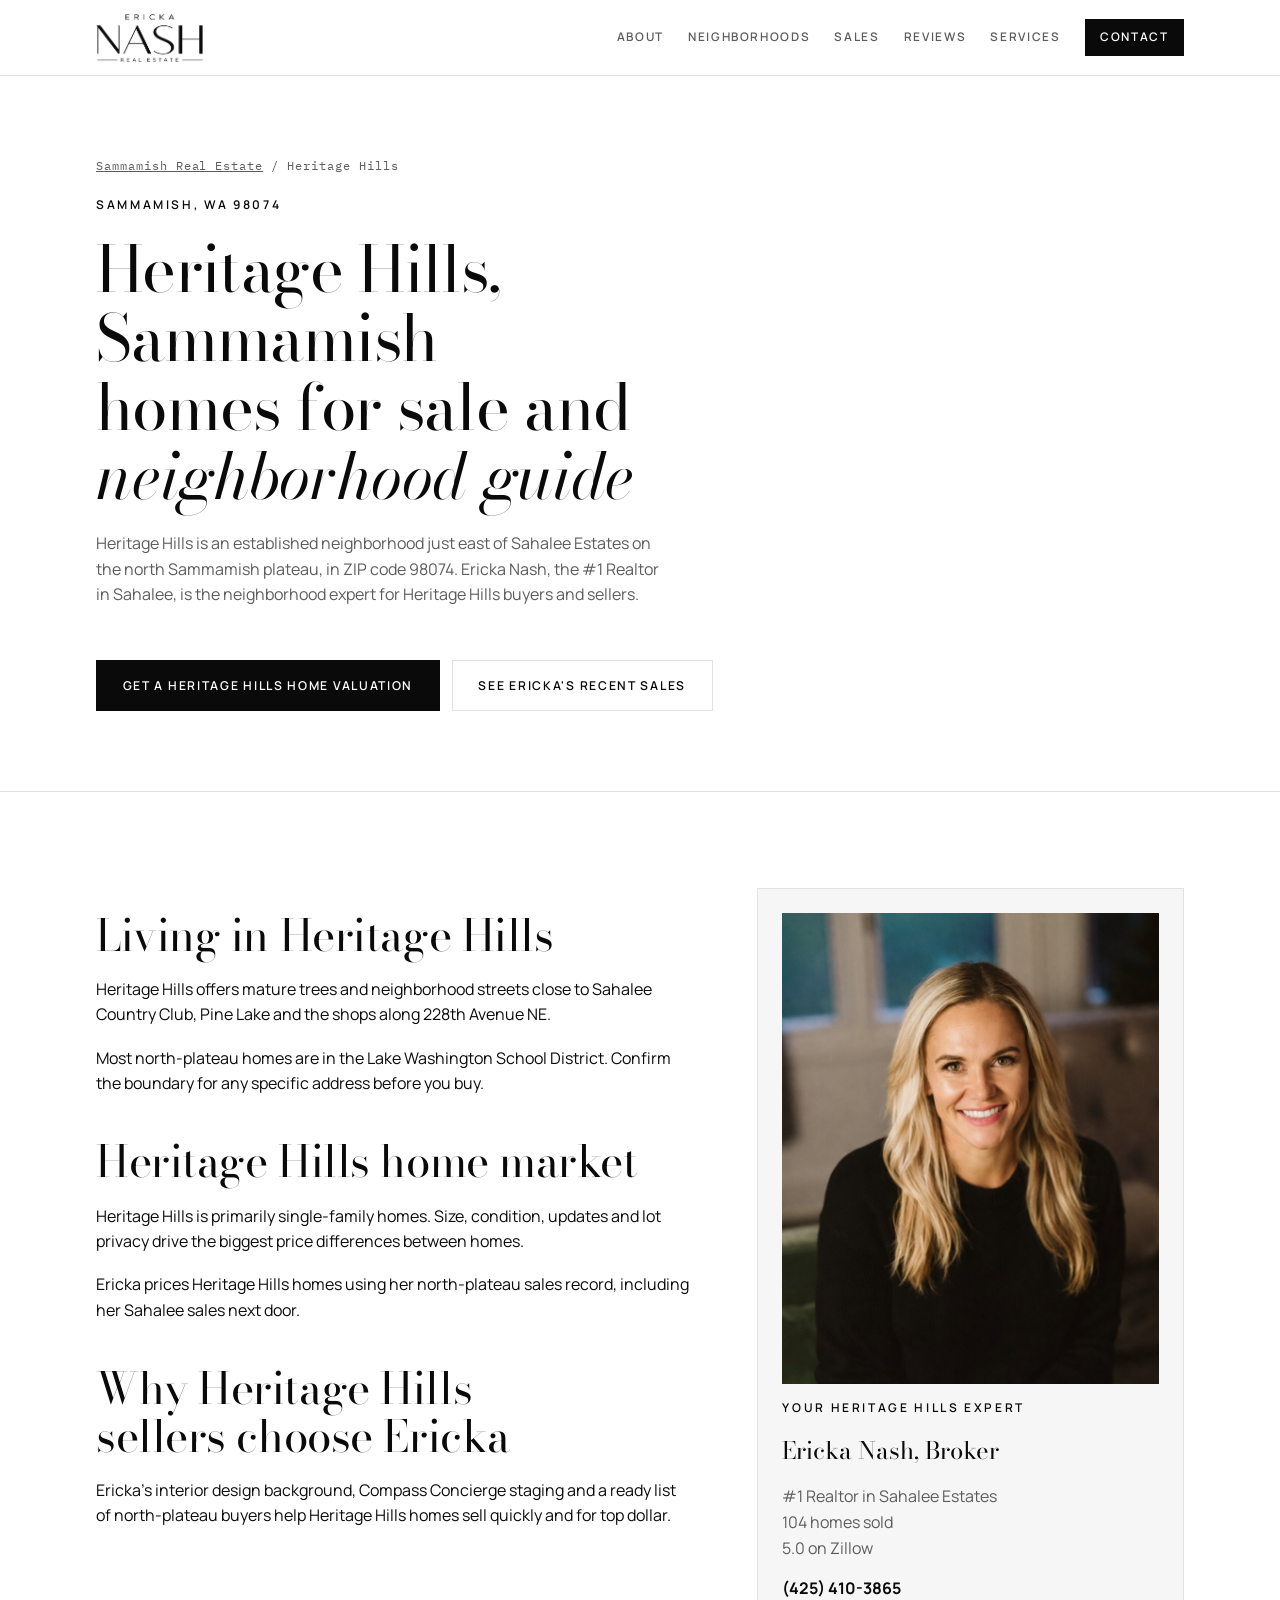
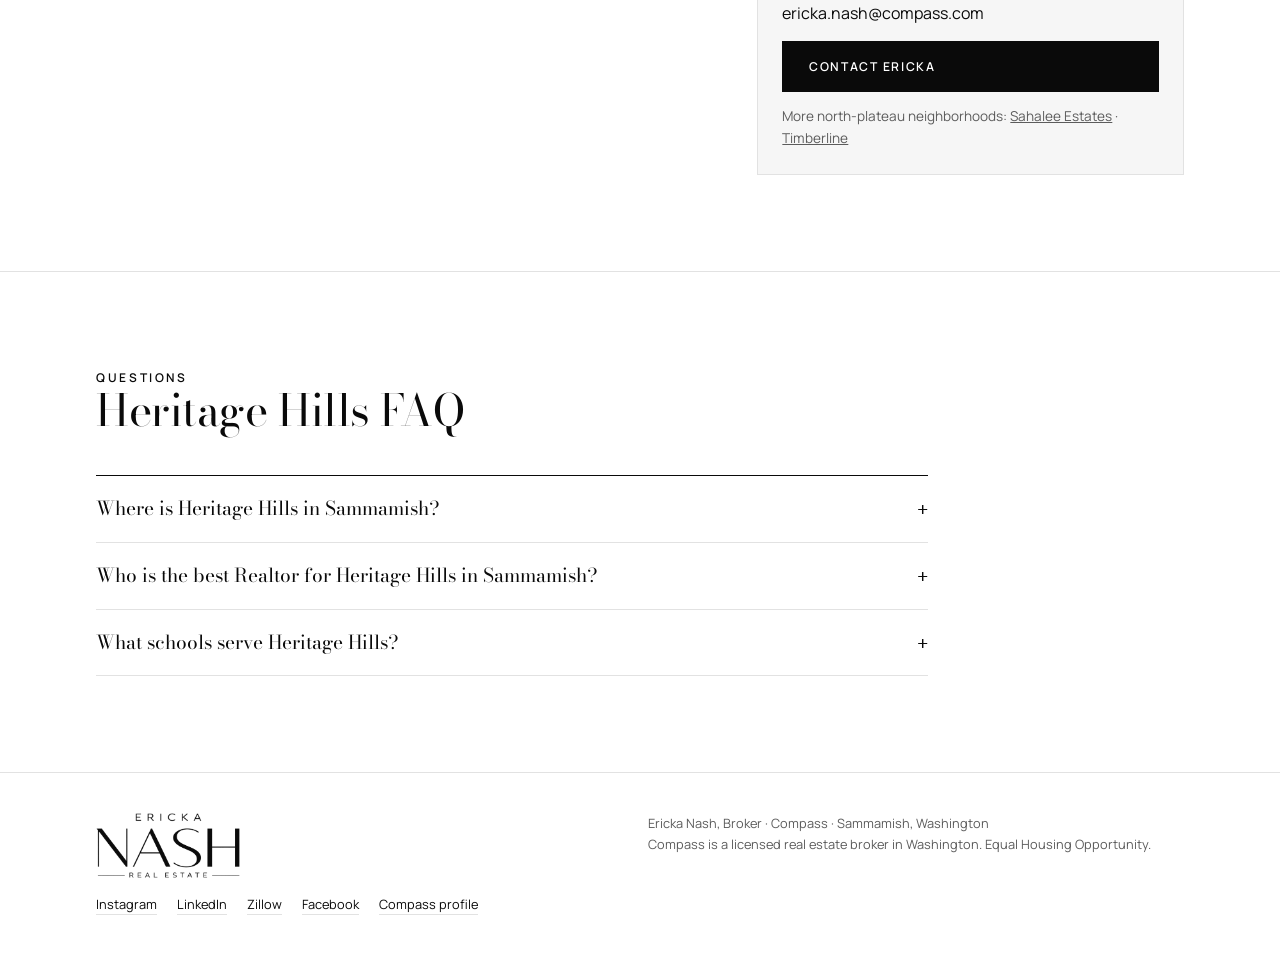
==== heritage-hills/index.html @ 34fd21ed "Hide sales ledger, point Sales link to listings - Collapse/hide the sales ledger now that Recently o" ====
<!doctype html>
<html lang="en">
<head>
<meta charset="utf-8">
<meta name="viewport" content="width=device-width, initial-scale=1, viewport-fit=cover">
<title>Heritage Hills Sammamish Homes for Sale | Neighborhood Guide | Ericka Nash, Realtor</title>
<meta name="description" content="Heritage Hills homes for sale in Sammamish, WA 98074, just east of Sahalee. Neighborhood guide, market insight and home valuations from top Sammamish Realtor Ericka Nash.">
<link rel="canonical" href="https://sellingsammamish.com/heritage-hills/">
<meta name="robots" content="index, follow, max-image-preview:large">
<meta property="og:type" content="article">
<meta property="og:site_name" content="Ericka Nash Real Estate">
<meta property="og:title" content="Heritage Hills Sammamish Homes for Sale | Neighborhood Guide | Ericka Nash, Realtor">
<meta property="og:description" content="Heritage Hills homes for sale in Sammamish, WA 98074, just east of Sahalee. Neighborhood guide, market insight and home valuations from top Sammamish Realtor Ericka Nash.">
<meta property="og:url" content="https://sellingsammamish.com/heritage-hills/">
<meta property="og:image" content="https://sellingsammamish.com/images/share-ericka-nash.jpg">
<meta property="og:image:width" content="1200">
<meta property="og:image:height" content="630">
<meta name="twitter:card" content="summary_large_image">
<link rel="preconnect" href="https://fonts.googleapis.com">
<link rel="preconnect" href="https://fonts.gstatic.com" crossorigin>
<link rel="stylesheet" href="https://fonts.googleapis.com/css2?family=Bodoni+Moda:ital,opsz,wght@0,6..96,400;0,6..96,600;1,6..96,400&family=Manrope:wght@400;500;600;700&family=IBM+Plex+Mono:wght@400;500&display=swap">
<link rel="stylesheet" href="/styles.css">
<script type="application/ld+json">
{
 "@context": "https://schema.org",
 "@type": "BreadcrumbList",
 "itemListElement": [
  {
   "@type": "ListItem",
   "position": 1,
   "name": "Sammamish Real Estate",
   "item": "https://sellingsammamish.com/"
  },
  {
   "@type": "ListItem",
   "position": 2,
   "name": "Heritage Hills",
   "item": "https://sellingsammamish.com/heritage-hills/"
  }
 ]
}
</script>
<script type="application/ld+json">
{
 "@context": "https://schema.org",
 "@type": "WebPage",
 "name": "Heritage Hills Sammamish Homes for Sale | Neighborhood Guide | Ericka Nash, Realtor",
 "url": "https://sellingsammamish.com/heritage-hills/",
 "about": {
  "@type": "Place",
  "name": "Heritage Hills, Sammamish, WA",
  "address": {
   "@type": "PostalAddress",
   "addressLocality": "Sammamish",
   "addressRegion": "WA",
   "postalCode": "98074",
   "addressCountry": "US"
  }
 },
 "author": {
  "@id": "https://sellingsammamish.com/#ericka"
 }
}
</script>
<script type="application/ld+json">
{
 "@context": "https://schema.org",
 "@type": "FAQPage",
 "mainEntity": [
  {
   "@type": "Question",
   "name": "Where is Heritage Hills in Sammamish?",
   "acceptedAnswer": {
    "@type": "Answer",
    "text": "Heritage Hills is on the north Sammamish plateau in ZIP code 98074, just east of Sahalee Estates."
   }
  },
  {
   "@type": "Question",
   "name": "Who is the best Realtor for Heritage Hills in Sammamish?",
   "acceptedAnswer": {
    "@type": "Answer",
    "text": "Ericka Nash of Compass is the #1 Realtor in neighboring Sahalee Estates, with 104 homes sold and a 5.0 Zillow rating."
   }
  },
  {
   "@type": "Question",
   "name": "What schools serve Heritage Hills?",
   "acceptedAnswer": {
    "@type": "Answer",
    "text": "Most north-plateau homes are in the Lake Washington School District. Confirm the boundary for a specific address with the district."
   }
  }
 ]
}
</script>
</head>
<body>
<header class="site-head">
  <div class="wrap">
    <a class="mark mark-logo" href="/" aria-label="Ericka Nash Real Estate, home"><img src="/images/logo-black.png" width="900" height="403" alt="Ericka Nash Real Estate"></a>
    <button class="menu-btn" type="button" aria-expanded="false" aria-controls="menu-panel" aria-label="Menu"><span></span><span></span><span></span></button>
    <nav class="nav" aria-label="Primary">
      <a href="/#about">About</a>
      <a href="/#neighborhoods">Neighborhoods</a>
      <a href="/#listings">Sales</a>
      <a href="/#testimonials">Reviews</a>
      <a href="/#services">Services</a>
      <a class="cta-link" href="/#contact">Contact</a>
    </nav>
  </div>
  <nav class="menu-panel" id="menu-panel" aria-label="Menu" hidden>
    <a href="/#about">About</a>
    <a href="/#neighborhoods">Neighborhoods</a>
    <a href="/#listings">Sales</a>
    <a href="/#testimonials">Reviews</a>
    <a href="/#services">Services</a>
  </nav>
</header>

<main>
  <section class="page-hero">
    <div class="wrap">
      <nav class="crumbs" aria-label="Breadcrumb"><a href="/">Sammamish Real Estate</a> / Heritage Hills</nav>
      <p class="eyebrow">Sammamish, WA 98074</p>
      <h1>Heritage Hills, Sammamish homes for sale and <em>neighborhood guide</em></h1>
      <p class="lede">Heritage Hills is an established neighborhood just east of Sahalee Estates on the north Sammamish plateau, in ZIP code 98074. Ericka Nash, the #1 Realtor in Sahalee, is the neighborhood expert for Heritage Hills buyers and sellers.</p>
      <div class="actions">
        <a class="btn btn-solid" href="/#contact">Get a Heritage Hills home valuation</a>
        <a class="btn btn-ghost" href="/#listings">See Ericka's recent sales</a>
      </div>
    </div>
  </section>

  <section class="block" style="border-top:1px solid var(--line)">
    <div class="wrap two-col">
      <div class="prose">
          <h2>Living in Heritage Hills</h2>
          <p>Heritage Hills offers mature trees and neighborhood streets close to Sahalee Country Club, Pine Lake and the shops along 228th Avenue NE.</p>
          <p>Most north-plateau homes are in the Lake Washington School District. Confirm the boundary for any specific address before you buy.</p>
          <h2>Heritage Hills home market</h2>
          <p>Heritage Hills is primarily single-family homes. Size, condition, updates and lot privacy drive the biggest price differences between homes.</p>
          <p>Ericka prices Heritage Hills homes using her north-plateau sales record, including her Sahalee sales next door.</p>
          <h2>Why Heritage Hills sellers choose Ericka</h2>
          <p>Ericka's interior design background, Compass Concierge staging and a ready list of north-plateau buyers help Heritage Hills homes sell quickly and for top dollar.</p>
      </div>
      <aside class="aside-card">
        <img class="aside-photo" src="/images/ericka-nash.jpg" width="800" height="1000" alt="Ericka Nash, Sammamish Realtor" loading="lazy">
        <p class="eyebrow">Your Heritage Hills expert</p>
        <p class="value">Ericka Nash, Broker</p>
        <p class="lede">#1 Realtor in Sahalee Estates<br>104 homes sold<br>5.0 on Zillow</p>
        <p><strong>(425) 410-3865</strong><br>ericka.nash@compass.com</p>
        <a class="btn btn-solid" href="/#contact">Contact Ericka</a>
        <p class="lede" style="font-size:.85rem">More north-plateau neighborhoods: <a href="/sahalee-estates/">Sahalee Estates</a> · <a href="/timberline/">Timberline</a></p>
      </aside>
    </div>
  </section>

  <section class="block">
    <div class="wrap">
      <div class="head-row"><div><p class="eyebrow">Questions</p><h2>Heritage Hills FAQ</h2></div></div>
      <div class="faq">
        <details class="faq-item"><summary>Where is Heritage Hills in Sammamish?</summary><p>Heritage Hills is on the north Sammamish plateau in ZIP code 98074, just east of Sahalee Estates.</p></details>
        <details class="faq-item"><summary>Who is the best Realtor for Heritage Hills in Sammamish?</summary><p>Ericka Nash of Compass is the #1 Realtor in neighboring Sahalee Estates, with 104 homes sold and a 5.0 Zillow rating.</p></details>
        <details class="faq-item"><summary>What schools serve Heritage Hills?</summary><p>Most north-plateau homes are in the Lake Washington School District. Confirm the boundary for a specific address with the district.</p></details>
      </div>
    </div>
  </section>
</main>

<footer>
  <div class="wrap">
    <img class="foot-logo" src="/images/logo-black.png" width="900" height="403" alt="Ericka Nash Real Estate" loading="lazy">
    <div>
      <p>Ericka Nash, Broker · Compass · Sammamish, Washington</p>
      <p>Compass is a licensed real estate broker in Washington. Equal Housing Opportunity.</p>
    </div>
    <div class="socials">
      <a href="https://www.instagram.com/ericka.nash.real.estate/" target="_blank" rel="noopener">Instagram</a>
      <a href="https://www.linkedin.com/in/erickanash/" target="_blank" rel="noopener">LinkedIn</a>
      <a href="https://www.zillow.com/profile/erickanash" target="_blank" rel="noopener">Zillow</a>
      <a href="https://www.facebook.com/share/1QBZ1ibz4Q/" target="_blank" rel="noopener">Facebook</a>
      <a href="https://www.compass.com/agents/ericka-nash/" target="_blank" rel="noopener">Compass profile</a>
    </div>
  </div>
</footer>
<script>
(() => {
  const btn = document.querySelector(".menu-btn"), panel = document.getElementById("menu-panel");
  const set = open => { btn.setAttribute("aria-expanded", open); panel.hidden = !open; };
  btn.addEventListener("click", () => set(panel.hidden));
  panel.querySelectorAll("a").forEach(a => a.addEventListener("click", () => set(false)));
  addEventListener("keydown", e => { if (e.key === "Escape") set(false); });
})();
</script>
</body>
</html>
---- styles.css ----
/* Layout: a black-and-white Compass-style estate page. White ground, black
   ink and black bands, with gray as the only secondary tone. A topographic
   contour field in the hero stands in for the Sahalee fairways; a sales
   ledger is the page's proof. */
:root {
  --fog: #ffffff;
  --paper: #f6f6f6;
  --ink: #0a0a0a;
  --fir: #0a0a0a;
  --brass: #0a0a0a;
  --mint: #ffffff;
  --muted: #5c5c5c;
  --line: #e2e2e2;
  --contour: rgba(0, 0, 0, .09);
  --on-fir: #ffffff;
  --on-fir-muted: #a6a6a6;
  --flag-bg: #efefef;
  --flag-fg: #333333;

  --display: "Bodoni Moda", "Didot", "Bodoni 72", Georgia, serif;
  --body: "Manrope", "Helvetica Neue", Arial, sans-serif;
  --mono: "IBM Plex Mono", ui-monospace, "SF Mono", Menlo, monospace;

  --step-0: 1rem;
  --step-1: 1.25rem;
  --step-2: 1.75rem;
  --step-3: clamp(2rem, 4vw, 2.75rem);
  --step-4: clamp(2.6rem, 7vw, 5rem);
  --wrap: 72rem;
}
@media (prefers-color-scheme: dark) {
  :root:not([data-theme="light"]) {
    --fog: #0a0a0a; --paper: #161616; --ink: #f2f2f2; --fir: #000000;
    --brass: #f2f2f2; --mint: #ffffff; --muted: #a6a6a6; --line: #2a2a2a;
    --contour: rgba(255, 255, 255, .08); --on-fir: #ffffff; --on-fir-muted: #a6a6a6;
    --flag-bg: #262626; --flag-fg: #dddddd;
    color-scheme: dark;
  }
}
:root[data-theme="dark"] {
  --fog: #0a0a0a; --paper: #161616; --ink: #f2f2f2; --fir: #000000;
  --brass: #f2f2f2; --mint: #ffffff; --muted: #a6a6a6; --line: #2a2a2a;
  --contour: rgba(255, 255, 255, .08); --on-fir: #ffffff; --on-fir-muted: #a6a6a6;
  --flag-bg: #262626; --flag-fg: #dddddd;
  color-scheme: dark;
}
/* On black bands the accent switches to white. */
.creds, .community, .listings-band { --brass: var(--mint); }

* { box-sizing: border-box; }
html { scroll-behavior: smooth; }
@media (prefers-reduced-motion: reduce) { html { scroll-behavior: auto; } *, *::before, *::after { animation: none !important; transition: none !important; } }
html, body { margin: 0; padding: 0; }
img { max-width: 100%; }
[hidden] { display: none !important; }
body {
  background: var(--fog); color: var(--ink);
  font-family: var(--body); font-size: var(--step-0); line-height: 1.6;
  -webkit-font-smoothing: antialiased;
}
a { color: inherit; }
:focus-visible { outline: 2px solid var(--brass); outline-offset: 3px; }

.wrap {
  max-width: var(--wrap); margin-inline: auto;
  padding-left: max(16px, env(safe-area-inset-left, 0px));
  padding-right: max(16px, env(safe-area-inset-right, 0px));
}
@media (min-width: 48rem) { .wrap { padding-left: max(32px, env(safe-area-inset-left, 0px)); padding-right: max(32px, env(safe-area-inset-right, 0px)); } }

h1, h2, h3 { font-family: var(--display); font-weight: 400; line-height: 1.08; margin: 0; text-wrap: balance; letter-spacing: -.01em; }
h2 { font-size: var(--step-3); }
h3 { font-size: var(--step-1); font-weight: 600; }
p { margin: 0; }
.eyebrow { font-family: var(--mono); font-size: .75rem; letter-spacing: .14em; text-transform: uppercase; color: var(--brass); }
.lede { color: var(--muted); max-width: 36rem; }

.flag {
  display: inline-block; font-family: var(--mono); font-size: .68rem; letter-spacing: .06em;
  text-transform: uppercase; background: var(--flag-bg); color: var(--flag-fg);
  padding: .15rem .45rem; border-radius: 3px; vertical-align: middle; white-space: nowrap;
}

/* Header */
.site-head { position: sticky; top: env(safe-area-inset-top, 0px); z-index: 10; background: color-mix(in srgb, var(--fog) 88%, transparent); backdrop-filter: blur(10px); border-bottom: 1px solid var(--line); }
.site-head .wrap { display: flex; align-items: center; justify-content: space-between; gap: 1rem; padding-block: .85rem; }
.mark { font-family: var(--display); font-size: 1.35rem; text-decoration: none; letter-spacing: .02em; }
.mark span { color: var(--brass); font-style: italic; }
.nav { display: flex; gap: 1.5rem; font-size: .88rem; font-weight: 500; }
.nav a { text-decoration: none; color: var(--muted); }
.nav a:hover { color: var(--ink); }
.nav .cta-link { color: var(--ink); border-bottom: 1px solid var(--brass); }
@media (max-width: 46rem) { .nav a:not(.cta-link) { display: none; } }

/* Hero */
.hero { position: relative; overflow: hidden; border-bottom: 1px solid var(--line); }
#topo { position: absolute; inset: 0; width: 100%; height: 100%; pointer-events: none; }
.hero .wrap { position: relative; display: grid; gap: 2.5rem; padding-block: clamp(3rem, 8vw, 6rem); grid-template-columns: 1fr; align-items: end; }
@media (min-width: 56rem) { .hero .wrap { grid-template-columns: 1.35fr 1fr; } }
.hero h1 { font-size: var(--step-4); margin-block: 1rem 1.5rem; }
.hero h1 em { color: var(--brass); }
.hero .lede { font-size: 1.08rem; }
.actions { display: flex; flex-wrap: wrap; gap: .75rem; margin-top: 2rem; }
.btn { display: inline-flex; align-items: center; gap: .5rem; font: 600 .92rem var(--body); padding: .85rem 1.4rem; border-radius: 2px; text-decoration: none; border: 1px solid var(--fir); cursor: pointer; }
.btn-solid { background: var(--fir); color: var(--on-fir); }
.btn-solid:hover { background: var(--brass); border-color: var(--brass); }
.btn-ghost { background: transparent; color: var(--ink); border-color: var(--line); }
.btn-ghost:hover { border-color: var(--ink); }

.portrait { position: relative; max-width: 24rem; width: 100%; justify-self: center; }
.portrait-frame {
  aspect-ratio: 4 / 5; max-width: 100%; background: var(--fir); color: var(--on-fir);
  display: grid; place-items: center; position: relative; overflow: hidden;
}
.portrait-frame img { width: 100%; height: 100%; object-fit: cover; display: block; }
.portrait-frame .initials { font-family: var(--display); font-size: clamp(4rem, 12vw, 7rem); font-style: italic; color: var(--brass); }
.portrait-frame .flag { position: absolute; top: 1rem; left: 1rem; }
.portrait figcaption { display: flex; justify-content: space-between; gap: 1rem; margin-top: .75rem; font-family: var(--mono); font-size: .75rem; color: var(--muted); }

/* Credentials band */
.creds { background: var(--fir); color: var(--on-fir); }
.creds .wrap { display: grid; grid-template-columns: repeat(auto-fit, minmax(11rem, 1fr)); gap: 0; padding-block: 0; }
.cred { padding: 2rem 1.25rem 2rem 0; border-bottom: 1px solid rgba(255,255,255,.08); }
@media (min-width: 56rem) { .cred { border-bottom: 0; border-right: 1px solid rgba(255,255,255,.1); padding-left: 1.5rem; } .cred:first-child { padding-left: 0; } .cred:last-child { border-right: 0; } }
.cred .num { font-family: var(--display); font-size: 2.4rem; line-height: 1; color: var(--brass); font-variant-numeric: lining-nums tabular-nums; }
.cred .num { white-space: nowrap; font-size: clamp(1.9rem, 8vw, 2.4rem); }
.cred .what { margin-top: .6rem; font-size: .9rem; color: var(--on-fir-muted); line-height: 1.45; }

/* Sections */
section.block { padding-block: clamp(3.5rem, 8vw, 6rem); }
section.block + section.block { border-top: 1px solid var(--line); }
.head-row { display: grid; gap: 1rem; margin-bottom: 2.5rem; }
@media (min-width: 56rem) { .head-row { grid-template-columns: 1fr 1fr; align-items: end; gap: 3rem; } }

.about { display: grid; gap: 2.5rem; }
@media (min-width: 56rem) { .about { grid-template-columns: 1fr 1.2fr; gap: 4rem; } }
.about-copy { display: grid; gap: 1.1rem; max-width: 38rem; }
.about-copy p:first-child { font-family: var(--display); font-size: var(--step-2); line-height: 1.25; }
.facts { display: grid; gap: 0; align-content: start; border-top: 1px solid var(--ink); }
.fact { display: grid; grid-template-columns: 9rem 1fr; gap: 1rem; padding-block: .9rem; border-bottom: 1px solid var(--line); font-size: .95rem; }
.fact dt { font-family: var(--mono); font-size: .75rem; text-transform: uppercase; letter-spacing: .1em; color: var(--muted); padding-top: .2rem; }
.fact dd { margin: 0; min-width: 0; }
@media (max-width: 30rem) { .fact { grid-template-columns: 1fr; gap: .2rem; } }

/* Sahalee feature */
.sahalee { background: var(--paper); }
.sahalee-grid { display: grid; gap: 2.5rem; }
@media (min-width: 56rem) { .sahalee-grid { grid-template-columns: 1.1fr 1fr; gap: 4rem; align-items: center; } }
.sahalee h2 em { color: var(--brass); }
.sahalee-copy { display: grid; gap: 1rem; }
.scorecard { border: 1px solid var(--line); background: var(--fog); }
.scorecard table { width: 100%; border-collapse: collapse; font-variant-numeric: tabular-nums; }
.scorecard caption { text-align: left; padding: 1rem 1.25rem; font-family: var(--mono); font-size: .75rem; text-transform: uppercase; letter-spacing: .12em; color: var(--muted); border-bottom: 1px solid var(--line); }
.scorecard th, .scorecard td { padding: .8rem 1.25rem; text-align: left; border-bottom: 1px solid var(--line); font-size: .92rem; }
.scorecard th { font-weight: 500; color: var(--muted); }
.scorecard td { text-align: right; font-family: var(--mono); }
.scorecard tr:last-child th, .scorecard tr:last-child td { border-bottom: 0; }

.sahalee > .wrap + .wrap { margin-top: 3rem; }
.hoods { display: grid; grid-template-columns: repeat(auto-fit, minmax(16rem, 1fr)); gap: 1px; background: var(--line); border: 1px solid var(--line); }
.hood { background: var(--fog); padding: 1.5rem; display: grid; gap: .6rem; align-content: start; }
.hood .zip { font-family: var(--mono); font-size: .72rem; color: var(--brass); letter-spacing: .08em; }
.hood p { color: var(--muted); font-size: .93rem; }
.hood-tag { justify-self: start; font-family: var(--mono); font-size: .7rem; text-transform: uppercase; letter-spacing: .08em; border: 1px solid var(--brass); color: var(--brass); padding: .15rem .5rem; border-radius: 2px; }
.hood-note { margin-top: 1rem; font-size: .85rem; color: var(--muted); }

/* Ledger */
.ledger-tools { display: flex; flex-wrap: wrap; gap: .5rem; margin-bottom: 1.25rem; }
.chip { font: 500 .85rem var(--body); padding: .45rem .9rem; border: 1px solid var(--line); background: transparent; color: var(--muted); border-radius: 999px; cursor: pointer; }
.chip[aria-pressed="true"] { background: var(--ink); color: var(--fog); border-color: var(--ink); }
.ledger-scroll { overflow-x: auto; border-top: 1px solid var(--ink); }
.ledger { width: 100%; border-collapse: collapse; min-width: 40rem; font-variant-numeric: tabular-nums; }
.ledger th { text-align: left; font-family: var(--mono); font-weight: 500; font-size: .7rem; letter-spacing: .1em; text-transform: uppercase; color: var(--muted); padding: .8rem .75rem .8rem 0; border-bottom: 1px solid var(--line); }
.ledger td { padding: .85rem .75rem .85rem 0; border-bottom: 1px solid var(--line); font-size: .93rem; vertical-align: baseline; }
.ledger td.addr { font-weight: 600; }
.ledger td.num, .ledger th.num { text-align: right; font-family: var(--mono); }
.ledger td.price { text-align: right; font-family: var(--display); font-size: 1.1rem; padding-right: 0; }
.ledger th.price { text-align: right; padding-right: 0; }
.ledger tr:hover td { background: var(--paper); }
.status { font-family: var(--mono); font-size: .7rem; text-transform: uppercase; letter-spacing: .08em; padding: .1rem .4rem; border: 1px solid currentColor; border-radius: 2px; }
.status.active { color: var(--brass); }
.status.pending { color: var(--muted); }
.status.sold { color: var(--ink); }
.ledger-foot { display: flex; flex-wrap: wrap; justify-content: space-between; gap: 1rem; margin-top: 1rem; font-size: .85rem; color: var(--muted); }
.ledger-foot strong { font-family: var(--mono); color: var(--ink); font-weight: 500; }

/* Areas */
.areas { display: grid; grid-template-columns: repeat(auto-fit, minmax(15rem, 1fr)); gap: 1px; background: var(--line); border: 1px solid var(--line); }
.area { background: var(--fog); padding: 1.5rem; display: grid; gap: .5rem; align-content: start; }
.area .zip { font-family: var(--mono); font-size: .72rem; color: var(--brass); letter-spacing: .08em; }
.area p { color: var(--muted); font-size: .93rem; }

/* Services */
.services { display: grid; gap: 2.5rem; grid-template-columns: repeat(auto-fit, minmax(16rem, 1fr)); }
.service { display: grid; gap: .75rem; align-content: start; }
.service .who { font-family: var(--mono); font-size: .72rem; text-transform: uppercase; letter-spacing: .12em; color: var(--brass); }
.service ul { margin: .25rem 0 0; padding: 0; list-style: none; display: grid; gap: .45rem; }
.service li { padding-left: 1.1rem; position: relative; color: var(--muted); font-size: .95rem; }
.service li::before { content: ""; position: absolute; left: 0; top: .7em; width: .5rem; height: 1px; background: var(--brass); }

/* Testimonials */
.quotes { display: grid; gap: 2rem; grid-template-columns: repeat(auto-fit, minmax(17rem, 1fr)); }
.quote { display: grid; gap: 1rem; align-content: start; }
.quote blockquote { margin: 0; font-family: var(--display); font-size: 1.3rem; line-height: 1.35; font-style: italic; }
.quote cite { font-style: normal; font-size: .85rem; color: var(--muted); }

/* Social */
.social-grid { display: grid; gap: 2.5rem; }
@media (min-width: 56rem) { .social-grid { grid-template-columns: 1fr 1.2fr; gap: 4rem; align-items: center; } }
.social-copy { display: grid; gap: 1rem; align-content: start; }
.social-copy .actions { margin-top: .5rem; }
.social-links { list-style: none; margin: .5rem 0 0; padding: 0; display: flex; flex-wrap: wrap; gap: .5rem 1.5rem; font-size: .92rem; }
.social-links a { color: var(--ink); text-decoration: none; border-bottom: 1px solid var(--brass); }
.ig-feed { display: grid; grid-template-columns: repeat(2, minmax(0, 1fr)); gap: .75rem; }
.ig-feed.has-embeds { grid-template-columns: repeat(auto-fit, minmax(16rem, 1fr)); }
.ig-tile { aspect-ratio: 1; max-width: 100%; background: var(--fir); color: var(--on-fir); display: flex; align-items: flex-end; padding: 1rem; text-decoration: none; position: relative; overflow: hidden; }
.ig-tile::before { content: ""; position: absolute; inset: 0; background: repeating-radial-gradient(circle at 80% 20%, transparent 0 14px, var(--contour) 14px 15px); opacity: .9; }
.ig-tile:nth-child(2), .ig-tile:nth-child(3) { background: var(--paper); color: var(--ink); border: 1px solid var(--line); }
.ig-tile span { position: relative; font-family: var(--display); font-size: 1.15rem; font-style: italic; }
.ig-tile:hover span { color: var(--brass); }
.ig-feed .instagram-media { min-width: 0 !important; max-width: 100% !important; margin: 0 !important; }

/* Community */
.community { background: var(--fir); color: var(--on-fir); }
.community .wrap { display: grid; gap: 2rem; padding-block: clamp(3rem, 7vw, 5rem); }
@media (min-width: 56rem) { .community .wrap { grid-template-columns: 1fr 1.3fr; gap: 4rem; align-items: start; } }
.community .lede { color: var(--on-fir-muted); }
.sponsor-list { list-style: none; margin: 0; padding: 0; display: grid; gap: 0; border-top: 1px solid rgba(255,255,255,.15); }
.sponsor-list li { display: flex; justify-content: space-between; gap: 1rem; padding-block: .9rem; border-bottom: 1px solid rgba(255,255,255,.12); }
.sponsor-list span:last-child { font-family: var(--mono); font-size: .75rem; color: var(--on-fir-muted); text-align: right; }

/* Contact */
.contact-grid { display: grid; gap: 3rem; }
@media (min-width: 56rem) { .contact-grid { grid-template-columns: 1fr 1.2fr; gap: 4rem; } }
.reach { display: grid; gap: 1.5rem; align-content: start; }
.reach-item { display: grid; gap: .25rem; }
.reach-item .label { font-family: var(--mono); font-size: .72rem; text-transform: uppercase; letter-spacing: .12em; color: var(--muted); }
.reach-item .value { font-family: var(--display); font-size: 1.5rem; user-select: all; overflow-wrap: anywhere; }
.reach-item .phone { font-family: var(--body); font-weight: 500; font-size: 1.4rem; letter-spacing: .01em; font-variant-numeric: lining-nums tabular-nums; color: inherit; text-decoration: none; user-select: text; }
form { display: grid; gap: 1rem; }
.row2 { display: grid; gap: 1rem; grid-template-columns: repeat(auto-fit, minmax(13rem, 1fr)); }
label { display: grid; gap: .35rem; font-size: .82rem; font-weight: 600; }
input, select, textarea {
  font: 400 1rem var(--body); color: var(--ink); background: var(--paper);
  border: 1px solid var(--line); border-radius: 2px; padding: .75rem .85rem; width: 100%;
}
input:focus, select:focus, textarea:focus { outline: none; border-color: var(--brass); }
textarea { min-height: 7rem; resize: vertical; }
.form-note { font-size: .85rem; color: var(--muted); }
.form-note[data-state="sent"] { color: var(--brass); }

footer { border-top: 1px solid var(--line); }
footer .wrap { display: grid; gap: 1rem; padding-block: 2.5rem; font-size: .8rem; color: var(--muted); }
@media (min-width: 56rem) { footer .wrap { grid-template-columns: 1fr 1fr; } }
footer .socials { display: flex; flex-wrap: wrap; gap: 1.25rem; }
footer .socials a { color: var(--ink); text-decoration: none; border-bottom: 1px solid var(--line); }

/* Neighborhood links, FAQ, subpages */
.hood h3 a { text-decoration: none; }
.hood h3 a:hover { color: var(--brass); }
.hood-link { font-size: .88rem; font-weight: 600; color: var(--ink); text-decoration: none; border-bottom: 1px solid var(--brass); justify-self: start; }
.faq { border-top: 1px solid var(--ink); max-width: 52rem; }
.faq-item { border-bottom: 1px solid var(--line); }
.faq-item summary { cursor: pointer; padding-block: 1.1rem; font-family: var(--display); font-size: 1.2rem; list-style: none; display: flex; justify-content: space-between; gap: 1rem; }
.faq-item summary::-webkit-details-marker { display: none; }
.faq-item summary::after { content: "+"; color: var(--brass); font-family: var(--mono); }
.faq-item[open] summary::after { content: "–"; }
.faq-item p { padding-bottom: 1.2rem; color: var(--muted); max-width: 44rem; }
.crumbs { font-family: var(--mono); font-size: .75rem; letter-spacing: .08em; color: var(--muted); }
.crumbs a { color: var(--muted); }
.page-hero .wrap { padding-block: clamp(3rem, 7vw, 5rem); display: grid; gap: 1.25rem; }
.page-hero h1 { font-size: clamp(2.2rem, 5.5vw, 4rem); max-width: 18ch; }
.page-hero h1 em { color: var(--brass); }
.prose { display: grid; gap: 1.1rem; max-width: 42rem; }
.prose h2 { margin-top: 1.5rem; }
.two-col { display: grid; gap: 3rem; }
@media (min-width: 56rem) { .two-col { grid-template-columns: 1.4fr 1fr; gap: 4rem; align-items: start; } }
.aside-card { border: 1px solid var(--line); background: var(--paper); padding: 1.5rem; display: grid; gap: .9rem; }
.aside-card .value { font-family: var(--display); font-size: 1.5rem; }
.aside-photo { width: 100%; max-width: 100%; height: auto; aspect-ratio: 4 / 5; object-fit: cover; }

/* Listing strip: a horizontal, swipeable row on a navy band */
.listings-band { background: var(--fir); color: var(--on-fir); }
.listings-band .lede { color: var(--on-fir-muted); }
.strip-head { display: flex; flex-wrap: wrap; justify-content: space-between; align-items: end; gap: 1.5rem; margin-bottom: 2rem; }
.strip-head > div:first-child { display: grid; gap: .75rem; max-width: 40rem; }
.strip-nav { display: flex; gap: .5rem; }
.strip-btn { width: 3rem; height: 3rem; border-radius: 50%; border: 1px solid var(--on-fir-muted); background: transparent; color: var(--on-fir); font-size: 1.2rem; cursor: pointer; }
.strip-btn:hover { background: var(--mint); border-color: var(--mint); color: var(--fir); }
.gallery { display: flex; gap: 1.25rem; overflow-x: auto; scroll-snap-type: x mandatory; scroll-padding-left: 0; padding-bottom: 1.25rem; scrollbar-color: var(--mint) transparent; }
.gal-card { flex: 0 0 min(19rem, 78vw); scroll-snap-align: start; display: grid; gap: .75rem; text-decoration: none; color: var(--on-fir); }
.gal-tile { display: block; overflow: hidden; aspect-ratio: 396 / 530; max-width: 100%; background: var(--fog); }
.gal-tile img { width: 100%; height: 100%; object-fit: cover; display: block; transition: transform .5s ease; }
.gal-card:hover .gal-tile img { transform: scale(1.04); }
.gal-meta { display: flex; justify-content: space-between; gap: .75rem; align-items: baseline; }
.gal-meta strong { font-family: var(--display); font-weight: 400; font-size: 1.2rem; }
.gal-meta span { font-family: var(--mono); font-size: .7rem; letter-spacing: .1em; text-transform: uppercase; color: var(--mint); white-space: nowrap; }
.gal-card.end { flex-basis: min(16rem, 70vw); align-content: center; justify-items: start; border: 1px solid var(--navy-line, rgba(255,255,255,.18)); padding: 1.5rem; }
.gal-card.end strong { font-family: var(--display); font-weight: 400; font-size: 1.6rem; line-height: 1.2; }
.gal-card.end span { color: var(--mint); font-weight: 600; }

/* Compass-style details: utility bar, uppercase nav and buttons, CTA band */
.topbar { background: var(--fir); color: var(--on-fir); font-size: .78rem; letter-spacing: .12em; text-transform: uppercase; }
.topbar .wrap { display: flex; justify-content: space-between; gap: 1rem; padding-block: .55rem; flex-wrap: wrap; }
.topbar a { color: var(--on-fir); text-decoration: none; }
.topbar .tb-right { display: flex; gap: 1.5rem; }
@media (max-width: 40rem) { .topbar .tb-left { display: none; } }
.nav { text-transform: uppercase; letter-spacing: .14em; font-size: .74rem; font-weight: 600; }
.nav .cta-link { border: 1px solid var(--ink); padding: .5rem .9rem; }
.btn { text-transform: uppercase; letter-spacing: .14em; font-size: .76rem; padding: 1rem 1.6rem; border-radius: 0; }
.btn-solid:hover { background: transparent; color: var(--ink); border-color: var(--ink); }
.listings-band .btn-solid:hover, .cta-band .btn:hover { color: var(--on-fir); border-color: var(--on-fir); }
.eyebrow { font-family: var(--body); font-weight: 600; letter-spacing: .22em; }
.cta-band { background: var(--fir); color: var(--on-fir); text-align: center; border-top: 1px solid var(--line); }
.cta-band .wrap { padding-block: clamp(4rem, 9vw, 7rem); display: grid; gap: 1.5rem; justify-items: center; }
.cta-band h2 { font-size: clamp(2.2rem, 6vw, 4rem); max-width: 16ch; }
.cta-band p { color: var(--on-fir-muted); max-width: 34rem; }
.cta-band .btn { background: var(--on-fir); color: var(--fir); border-color: var(--on-fir); }
.cta-band .btn:hover { background: transparent; }
.creds, .community, .listings-band { border-block: 1px solid var(--line); }
.nav { align-items: center; }

/* Fixed black header with white type */
.topbar { border-bottom: 1px solid rgba(255,255,255,.12); }
.site-head { background: var(--fir); color: var(--on-fir); border-bottom: 1px solid rgba(255,255,255,.12); backdrop-filter: none; }
.site-head .mark, .site-head .mark span { color: var(--on-fir); }
.site-head .nav a { color: var(--on-fir-muted); }
.site-head .nav a:hover { color: var(--on-fir); }
.site-head .nav .cta-link { color: var(--on-fir); border-color: var(--on-fir); }
.site-head .nav .cta-link:hover { background: var(--on-fir); color: var(--fir); }
.site-head :focus-visible { outline-color: var(--on-fir); }

/* Bodoni draws "#" as a hairline; set it in the sans at a heavy weight */
.hash { font-family: var(--body); font-weight: 700; font-size: .78em; vertical-align: .08em; margin-right: .04em; }

/* Dark hero with Ericka's portrait */
.hero-dark { background: var(--fir); color: var(--on-fir); --ink: var(--on-fir); --muted: var(--on-fir-muted); --brass: var(--on-fir); --contour: rgba(255,255,255,.07); --line: rgba(255,255,255,.15); border-bottom: 0; }
.hero-dark .btn-solid { background: var(--on-fir); color: var(--fir); border-color: var(--on-fir); }
.hero-dark .btn-solid:hover { background: transparent; color: var(--on-fir); }
.hero-dark .btn-ghost { color: var(--on-fir); border-color: rgba(255,255,255,.4); }
.hero-dark .btn-ghost:hover { border-color: var(--on-fir); }
.hero-dark .wrap { align-items: center; }
@media (min-width: 56rem) { .hero-dark .wrap { grid-template-columns: 1.05fr 1fr; } }
.hero-photo { max-width: 34rem; margin: 0; }
.hero-photo img { width: 100%; height: auto; display: block; }
.hero-dark h1 { font-size: clamp(2.6rem, 5.6vw, 4.4rem); }

/* Reusable black band: flips the tokens so everything inside reads white */
.band-dark { background: var(--fir); color: var(--on-fir); --ink: var(--on-fir); --muted: var(--on-fir-muted); --brass: var(--on-fir); --line: rgba(255,255,255,.15); border-top: 0 !important; }
.band-dark .about-copy p { color: var(--on-fir-muted); }
.band-dark .about-copy p:first-child { color: var(--on-fir); }

/* Featured review */
.quote-feature { margin: 0 0 3rem; padding: clamp(1.5rem, 4vw, 3rem); background: var(--fir); color: var(--on-fir); display: grid; gap: 1.25rem; }
.quote-feature blockquote { margin: 0; display: grid; gap: 1rem; font-family: var(--display); font-style: italic; font-size: clamp(1.15rem, 2.2vw, 1.45rem); line-height: 1.45; max-width: 60rem; }
.quote-feature blockquote p { margin: 0; }
.quote-feature cite { font-style: normal; font-size: .85rem; color: var(--on-fir-muted); letter-spacing: .04em; }
#testimonials .quotes { grid-template-columns: repeat(auto-fit, minmax(18rem, 1fr)); }
.h1-line { display: block; }
.h1-dash { color: #fff; -webkit-text-stroke: .035em #fff; }
.about-photo { margin: 1.4rem 0 0; }
.about-photo img { display: block; width: 100%; height: auto; }
.area-more { margin-top: .25rem; }
.area-more summary { cursor: pointer; list-style: none; display: inline-flex; align-items: center; gap: .45rem; font-size: .74rem; letter-spacing: .14em; text-transform: uppercase; font-weight: 600; color: var(--ink); padding: .35rem 0; border-bottom: 1px solid var(--ink); }
.area-more summary::-webkit-details-marker { display: none; }
.area-more summary::after { content: "+"; font-size: 1rem; line-height: 1; letter-spacing: 0; }
.area-more[open] summary::after { content: "\2013"; }
.area-more ul { margin: 1rem 0 0; padding: 0; list-style: none; display: grid; gap: .75rem; }
.area-more li { color: var(--muted); font-size: .93rem; line-height: 1.55; }
.area-more li strong { color: var(--ink); font-weight: 600; }
.areas { gap: 0; background: none; border: 0; grid-template-columns: repeat(auto-fit, minmax(13rem, 1fr)); }
.area { border: 1px solid var(--line); margin: 0 -1px -1px 0; }
@media (min-width: 64rem) { .areas { grid-template-columns: repeat(5, 1fr); } }
.gal-tile { aspect-ratio: 1 / 1; }
.listings-band .lede a { color: var(--on-fir); text-decoration: underline; text-underline-offset: .2em; }
/* White fixed header with black Contact button */
.topbar { background: #ffffff; color: #0a0a0a; border-bottom: 1px solid #e2e2e2; }
.topbar a { color: #0a0a0a; }
.site-head { background: #ffffff; color: #0a0a0a; border-bottom: 1px solid #e2e2e2; }
.site-head .mark, .site-head .mark span { color: #0a0a0a; }
.site-head .nav a { color: #5c5c5c; }
.site-head .nav a:hover { color: #0a0a0a; }
.site-head .nav .cta-link { background: #0a0a0a; color: #ffffff; border-color: #0a0a0a; }
.site-head .nav .cta-link:hover { background: #ffffff; color: #0a0a0a; border-color: #0a0a0a; }
.site-head :focus-visible, .topbar :focus-visible { outline-color: #0a0a0a; }
/* Instagram: heading on top, videos underneath on every screen size */
@media (min-width: 56rem) { .social-grid { grid-template-columns: 1fr; gap: 2.5rem; align-items: start; } }
.social-copy { max-width: 46rem; }
@media (min-width: 56rem) { .ig-feed.has-embeds { grid-template-columns: repeat(3, minmax(0, 1fr)); } }
/* Featured video tour under the listings strip */
.tour { display: grid; gap: 2rem; margin-top: 3.5rem; padding-top: 3rem; border-top: 1px solid rgba(255,255,255,.15); align-items: center; }
@media (min-width: 56rem) { .tour { grid-template-columns: auto 1fr; gap: 4rem; } }
.tour-video video { display: block; width: 100%; max-width: 22rem; height: auto; aspect-ratio: 9 / 16; background: #000; margin-inline: auto; }
@media (min-width: 56rem) { .tour-video video { width: auto; height: min(80vh, 40rem); max-width: none; } }
.tour-copy { display: grid; gap: 1rem; justify-items: start; max-width: 32rem; }
.tour-copy h3 { font-family: var(--display); font-weight: 400; font-size: var(--step-2, 2rem); line-height: 1.15; margin: 0; color: var(--on-fir); }
.tour-copy .btn-solid { background: #ffffff; color: #0a0a0a; border: 1px solid #ffffff; }
.tour-copy .btn-solid:hover { background: transparent; color: #ffffff; }
.mark span { font-style: normal; }
/* Stats grid: more visible divider lines */
.cred { border-bottom: 1px solid rgba(255,255,255,.28); }
@media (max-width: 55.99rem) {
  .creds .wrap { grid-template-columns: repeat(2, minmax(0, 1fr)); }
  .cred:nth-child(odd) { border-right: 1px solid rgba(255,255,255,.28); }
  .cred:nth-child(even) { padding-left: 1.25rem; }
  .cred:nth-last-child(-n+2) { border-bottom: 0; }
}
@media (min-width: 56rem) { .cred { border-bottom: 0; border-right: 1px solid rgba(255,255,255,.28); } .cred:last-child { border-right: 0; } }
/* Ericka Nash Real Estate logo */
.mark-logo { display: inline-flex; align-items: center; line-height: 0; }
.mark-logo img { display: block; height: 2.6rem; width: auto; }
@media (min-width: 56rem) { .mark-logo img { height: 3rem; } }
.contact-logo { display: block; width: 12rem; height: auto; margin-bottom: .5rem; }
.foot-logo { display: block; width: 9rem; height: auto; }

/* Video tour: title and paragraph above the video, button below */
.tour { grid-template-columns: 1fr; gap: 1.5rem; align-items: start; }
@media (min-width: 56rem) { .tour { grid-template-columns: 1fr; gap: 2rem; } }
.tour-video video { margin-inline: 0; }
.tour-next { margin-top: 2rem; padding-top: 2.5rem; border-top: 1px solid rgba(255,255,255,.15); max-width: none; }
.hero .lede + .lede { margin-top: 1.1rem; }
.tour-copy .tour-facts { font-family: var(--mono); font-size: .8rem; letter-spacing: .02em; color: var(--on-fir, #fff); opacity: .8; margin: 0; }
/* Draft placeholders on unpublished pages */
.draft-note { background: #fff6d6; border-left: 3px solid #c9a227; padding: .6rem .8rem; font-size: .9rem; color: #5a4a10; }
.draft-case { display: grid; gap: .5rem; border: 1px dashed var(--line); padding: 1rem; }

/* Video tours: swipeable carousel on mobile, three across on desktop */
.tour { display: flex; gap: 1rem; overflow-x: auto; scroll-snap-type: x mandatory; -webkit-overflow-scrolling: touch; scrollbar-width: none; padding-bottom: .5rem; grid-template-columns: none; }
.tour::-webkit-scrollbar { display: none; }
.tour-card { flex: 0 0 86%; scroll-snap-align: start; display: grid; gap: 1.25rem; align-content: start; }
.tour-card .tour-copy { max-width: none; }
.tour-card .tour-video video { width: 100%; max-width: none; height: auto; }
.tour-hint { font-family: var(--mono); font-size: .75rem; letter-spacing: .08em; text-transform: uppercase; color: var(--on-fir-muted, #a6a6a6); margin: .75rem 0 0; }
@media (min-width: 56rem) {
  .tour { display: grid; grid-template-columns: repeat(3, 1fr); grid-template-rows: auto auto auto; gap: 1.25rem 2rem; overflow: visible; }
  .tour-card { grid-row: span 3; grid-template-rows: subgrid; gap: 1.25rem; }
  .tour-card .tour-video video { height: auto; }
  .tour-copy h3 { font-size: 1.6rem; }
  .tour-hint { display: none; }
}
.tour-card .tour-copy { align-content: start; }

/* Mobile tour carousel: one full-width tour, dots and arrows, one button */
.tour-card { flex: 0 0 100%; }
.tour-card .tour-cta { display: none; }
.tour-nav { display: flex; align-items: center; justify-content: center; gap: 1.25rem; margin-top: 1.25rem; }
.tour-arrow { width: 2.75rem; height: 2.75rem; border-radius: 50%; border: 1px solid rgba(255,255,255,.6); background: transparent; color: #fff; font-size: 1.1rem; cursor: pointer; }
.tour-dots { display: flex; gap: .6rem; }
.tour-dot { width: .6rem; height: .6rem; border-radius: 50%; border: 0; padding: 0; background: rgba(255,255,255,.35); cursor: pointer; }
.tour-dot[aria-current="true"] { background: #fff; }
.tour-cta-mobile { margin-top: 1.5rem; justify-items: center; max-width: none; }
.tour-hint { display: none; }
@media (min-width: 56rem) {
  .tour-card .tour-cta { display: grid; }
  .tour-nav, .tour-cta-mobile { display: none; }
}

/* Reviews as letters */
.letters { display: flex; align-items: flex-start; gap: 1rem; overflow-x: auto; scroll-snap-type: x mandatory; scrollbar-width: none; padding-bottom: .25rem; }
.letters::-webkit-scrollbar { display: none; }
.letter { flex: 0 0 100%; scroll-snap-align: start; margin: 0; padding: 1.75rem 1.5rem; background: #fff; color: #0a0a0a; border: 1px solid #0a0a0a; display: flex; flex-direction: column; gap: 1rem; }
.letter-text { margin: 0; font-family: var(--display); font-size: 1.12rem; line-height: 1.5; display: -webkit-box; -webkit-box-orient: vertical; -webkit-line-clamp: 8; line-clamp: 8; overflow: hidden; }
.letter-text p { margin: 0; display: inline; }
.letter-text p + p::before { content: " "; }
.letter.expanded .letter-text { display: block; -webkit-line-clamp: unset; line-clamp: none; }
.letter.expanded .letter-text p { display: block; }
.letter.expanded .letter-text p + p { margin-top: 1rem; }
.letter.expanded .letter-text p + p::before { content: none; }
.letter-more { align-self: flex-start; background: none; border: 0; padding: 0; font: inherit; font-size: .9rem; font-weight: 600; color: #0a0a0a; text-decoration: underline; text-underline-offset: 3px; cursor: pointer; }
.letter cite { margin-top: auto; padding-top: 1rem; border-top: 1px solid #0a0a0a; font-style: normal; font-size: .82rem; color: #555; letter-spacing: .02em; }
.letters-nav .tour-arrow { border-color: var(--ink); color: var(--ink); }
.letters-nav .tour-dot { background: color-mix(in srgb, var(--ink) 25%, transparent); }
.letters-nav .tour-dot[aria-current="true"] { background: var(--ink); }
@media (min-width: 56rem) {
  .letters { display: grid; grid-template-columns: repeat(3, 1fr); gap: 1.5rem; overflow: visible; align-items: stretch; }
  .letters-nav { display: none; }
}

/* Instagram grid */
.ig-grid { display: grid; grid-template-columns: repeat(2, minmax(0, 1fr)); gap: 2px; }
.ig-sq { position: relative; display: block; aspect-ratio: 1; overflow: hidden; background: var(--paper); }
.ig-sq img { width: 100%; height: 100%; object-fit: cover; display: block; transition: transform .4s ease, opacity .3s; }
.ig-sq:hover img { transform: scale(1.04); opacity: .85; }
.ig-reel::after { content: ""; position: absolute; top: .55rem; right: .55rem; border-style: solid; border-width: .45rem 0 .45rem .75rem; border-color: transparent transparent transparent #fff; filter: drop-shadow(0 0 2px rgba(0,0,0,.6)); }
.ig-grid .ig-sq[hidden] { display: none; }
.ig-more-row { margin: -1rem 0 0; text-align: center; }
@media (min-width: 56rem) {
  .ig-grid { grid-template-columns: repeat(4, minmax(0, 1fr)); gap: 4px; }
}

/* Mobile menu: centered hamburger */
.site-head .wrap { position: relative; }
.menu-btn { display: none; position: absolute; left: 50%; top: 50%; transform: translate(-50%, -50%); width: 2.75rem; height: 2.75rem; padding: .7rem .55rem; background: none; border: 0; cursor: pointer; flex-direction: column; justify-content: space-between; }
.menu-btn span { display: block; height: 2px; background: #0a0a0a; border-radius: 1px; transition: transform .25s, opacity .2s; }
.menu-btn[aria-expanded="true"] span:nth-child(1) { transform: translateY(.62rem) rotate(45deg); }
.menu-btn[aria-expanded="true"] span:nth-child(2) { opacity: 0; }
.menu-btn[aria-expanded="true"] span:nth-child(3) { transform: translateY(-.62rem) rotate(-45deg); }
.menu-panel { display: grid; border-top: 1px solid #e2e2e2; background: #fff; padding: .5rem 1.25rem 1rem; }
.menu-panel[hidden] { display: none; }
.menu-panel a { padding: .9rem 0; border-bottom: 1px solid #eee; color: #0a0a0a; text-decoration: none; text-transform: uppercase; letter-spacing: .14em; font-size: .8rem; font-weight: 600; text-align: center; }
.menu-panel a:last-child { border-bottom: 0; }
@media (max-width: 46rem) { .menu-btn { display: flex; } }
@media (min-width: 46.01rem) { .menu-panel { display: none !important; } }

/* Instagram pop-up */
.ig-modal { width: min(92vw, 30rem); max-height: 92vh; padding: 0; border: 0; background: #fff; color: #0a0a0a; overflow: auto; }
.ig-modal::backdrop { background: rgba(0,0,0,.75); }
.ig-modal-bar { display: flex; align-items: center; gap: 1rem; padding: .8rem 1rem; background: #0a0a0a; color: #fff; }
.ig-modal-handle { font-weight: 600; font-size: .95rem; flex: 1; }
.ig-modal-follow { color: #4da3ff; font-weight: 600; text-decoration: none; font-size: .95rem; }
.ig-modal-close { background: none; border: 0; color: #fff; font-size: 1.8rem; line-height: 1; cursor: pointer; padding: 0 .25rem; }
.ig-modal-media img, .ig-modal-media video { display: block; width: 100%; height: auto; max-height: 75vh; object-fit: contain; background: #000; }
.ig-modal-cap { margin: 0; padding: .9rem 1rem 1.1rem; font-size: .92rem; }

/* Featured listings carousel */
.feat { display: flex; overflow-x: auto; scroll-snap-type: x mandatory; scrollbar-width: none; }
.feat::-webkit-scrollbar { display: none; }
.feat-slide { flex: 0 0 100%; scroll-snap-align: start; display: grid; gap: 1.5rem; }
.feat-photo { aspect-ratio: 4 / 3; overflow: hidden; background: #000; }
.feat-photo img { width: 100%; height: 100%; object-fit: cover; display: block; }
.feat-copy { display: grid; gap: .6rem; align-content: center; }
.feat-status { margin: 0; justify-self: start; font-weight: 600; font-size: .95rem; border-bottom: 2px solid var(--on-fir); padding-bottom: .2rem; }
.feat-copy h3 { margin: .4rem 0 .2rem; font-family: var(--display); font-weight: 400; font-size: clamp(1.7rem, 4vw, 2.4rem); line-height: 1.15; }
.feat-price { margin: 0; font-weight: 700; font-size: 1.15rem; }
.feat-facts { margin: 0; font-weight: 600; color: var(--on-fir-muted); }
.feat-btns { display: grid; grid-template-columns: 1fr 1fr; gap: .75rem; margin-top: 1rem; }
.feat-btn { display: block; text-align: center; padding: .95rem .5rem; border: 1px solid var(--on-fir); color: var(--on-fir); text-decoration: none; font-weight: 600; }
.feat-btn:hover { background: var(--on-fir); color: var(--fir); }
.feat-nav { display: flex; align-items: center; justify-content: center; gap: 1.5rem; margin-top: 2rem; }
.feat-nums { display: flex; flex-wrap: wrap; justify-content: center; gap: .35rem .9rem; }
.feat-num { background: none; border: 0; padding: .25rem; color: var(--on-fir-muted); opacity: .6; font: inherit; font-size: .9rem; font-weight: 600; letter-spacing: .05em; cursor: pointer; }
.feat-num[aria-current="true"] { color: var(--on-fir); opacity: 1; }
.feat-next { width: 5rem; height: 2rem; background: none; border: 0; cursor: pointer; position: relative; }
.feat-next span { position: absolute; left: 0; right: 0; top: 50%; height: 1px; background: var(--on-fir); }
.feat-next span::after { content: ""; position: absolute; right: 0; top: -5px; width: 10px; height: 10px; border-top: 1px solid var(--on-fir); border-right: 1px solid var(--on-fir); transform: rotate(45deg); }
@media (min-width: 56rem) {
  .feat-slide { grid-template-columns: 1.4fr 1fr; gap: 3rem; }
}

/* Video tours on white */
.tours-light { background: #fff; color: #0a0a0a; }
.tours-light .eyebrow { color: #0a0a0a; }
.tours-light .tour { margin-top: 0; padding-top: 0; border-top: 0; }
.tours-light .tour-copy h3 { color: #0a0a0a; }
.tours-light .tour-copy p { color: #3a3a3a; }
.tours-light .tour-copy .tour-facts { color: #0a0a0a; opacity: .75; }
.tours-light .tour-copy .btn-solid { background: #0a0a0a; color: #fff; border: 1px solid #0a0a0a; }
.tours-light .tour-copy .btn-solid:hover { background: #fff; color: #0a0a0a; }
.tours-light .tour-arrow { border-color: #0a0a0a; color: #0a0a0a; }
.tours-light .tour-dot { background: rgba(10,10,10,.25); }
.tours-light .tour-dot[aria-current="true"] { background: #0a0a0a; }
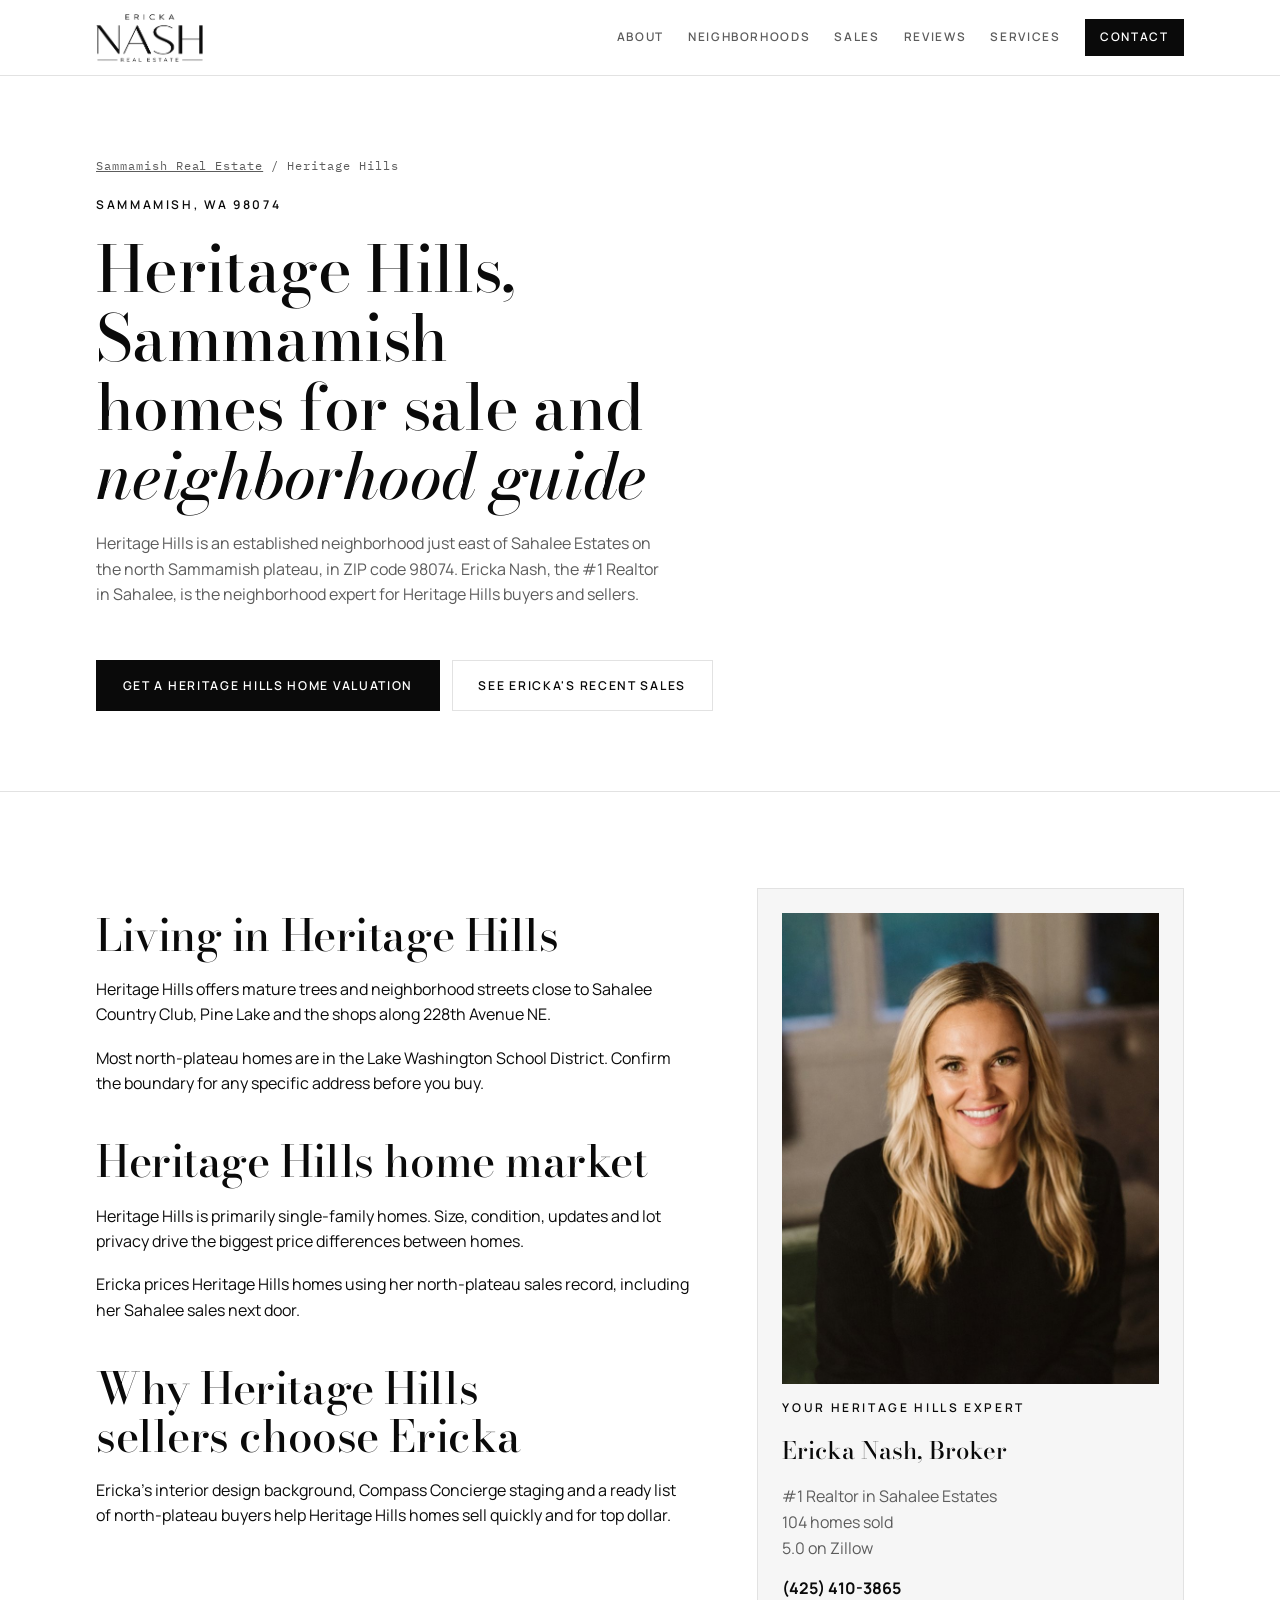
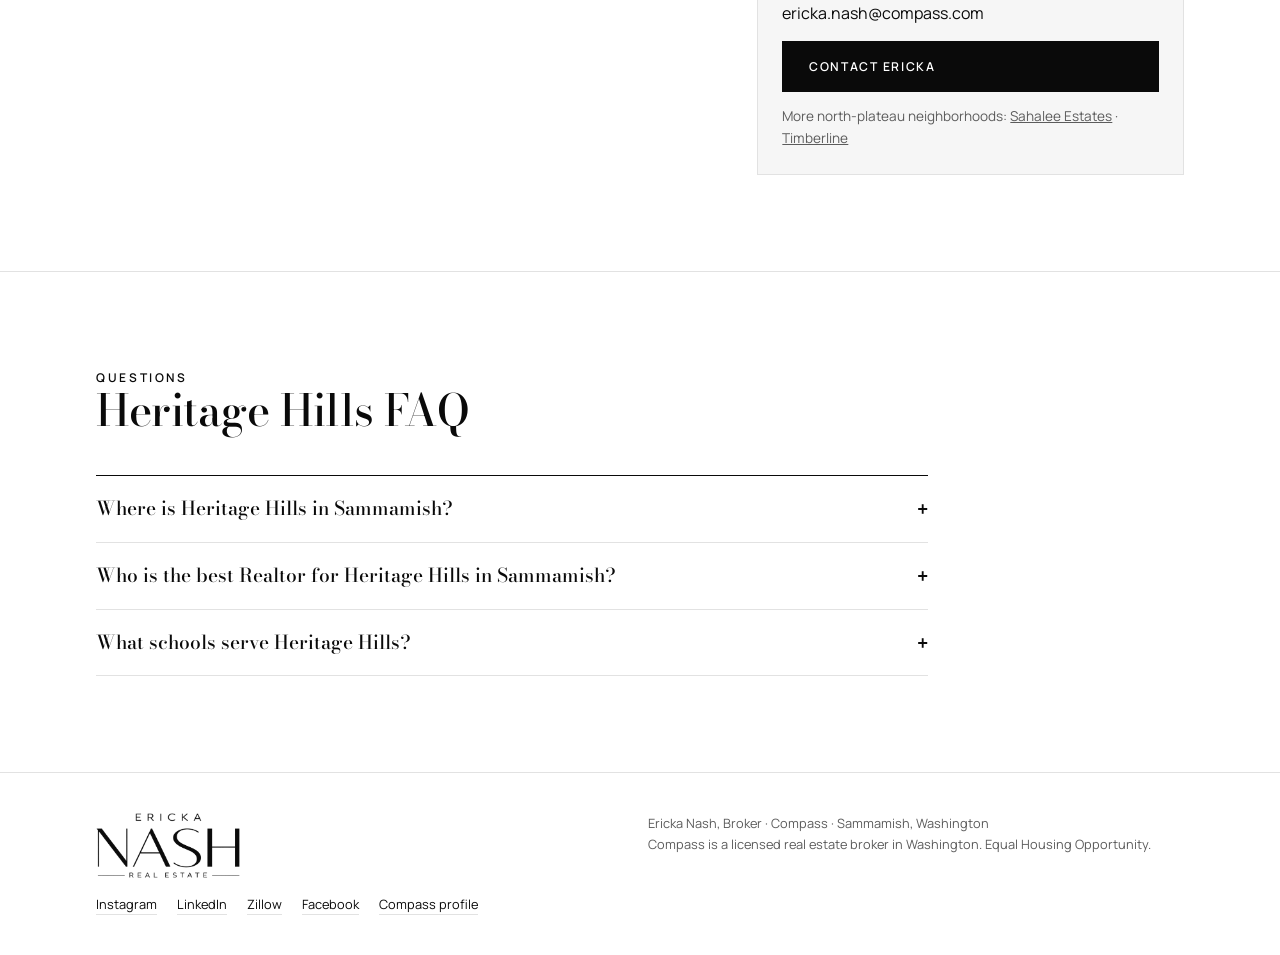
==== commit bfbfdbc5: "Bolder, easier-to-read headline font - Try bolding the current font so the thin curly letters, comma" ====
--- a/heritage-hills/index.html
+++ b/heritage-hills/index.html
@@ -18,7 +18,7 @@
 <meta name="twitter:card" content="summary_large_image">
 <link rel="preconnect" href="https://fonts.googleapis.com">
 <link rel="preconnect" href="https://fonts.gstatic.com" crossorigin>
-<link rel="stylesheet" href="https://fonts.googleapis.com/css2?family=Bodoni+Moda:ital,opsz,wght@0,6..96,400;0,6..96,600;1,6..96,400&family=Manrope:wght@400;500;600;700&family=IBM+Plex+Mono:wght@400;500&display=swap">
+<link rel="stylesheet" href="https://fonts.googleapis.com/css2?family=Bodoni+Moda:ital,opsz,wght@0,6..96,400..700;1,6..96,400..700&family=Manrope:wght@400;500;600;700&family=IBM+Plex+Mono:wght@400;500&display=swap">
 <link rel="stylesheet" href="/styles.css">
 <script type="application/ld+json">
 {
@@ -93,6 +93,20 @@
   }
  ]
 }
+</script>
+<script>
+/* Start every refresh or fresh visit at the very top of the page */
+(function () {
+  if ("scrollRestoration" in history) history.scrollRestoration = "manual";
+  var nav = performance.getEntriesByType && performance.getEntriesByType("navigation")[0];
+  var reload = nav && nav.type === "reload";
+  var fromSite = document.referrer && document.referrer.indexOf(location.host) !== -1;
+  if (location.hash && (reload || !fromSite)) history.replaceState(null, "", location.pathname + location.search);
+  if (!location.hash) {
+    window.scrollTo(0, 0);
+    addEventListener("load", function () { window.scrollTo(0, 0); });
+  }
+})();
 </script>
 </head>
 <body>
--- a/styles.css
+++ b/styles.css
@@ -549,3 +549,50 @@
 .tours-light .tour-arrow { border-color: #0a0a0a; color: #0a0a0a; }
 .tours-light .tour-dot { background: rgba(10,10,10,.25); }
 .tours-light .tour-dot[aria-current="true"] { background: #0a0a0a; }
+
+/* Instagram profile header with story ring */
+.ig-profile { display: flex; align-items: center; gap: 1rem; padding: 1.1rem 1.25rem; background: #1c1c1e; color: #fff; }
+.ig-ring { flex: none; display: inline-block; padding: 3px; border-radius: 50%; background: conic-gradient(from 200deg, #feda75, #fa7e1e, #d62976, #962fbf, #4f5bd5, #feda75); line-height: 0; }
+.ig-ring img { display: block; width: 4rem; height: 4rem; border-radius: 50%; object-fit: cover; border: 3px solid #1c1c1e; }
+.ig-ring-sm { padding: 2px; }
+.ig-ring-sm img { width: 2.25rem; height: 2.25rem; border-width: 2px; border-color: #0a0a0a; }
+.ig-who { display: grid; gap: .15rem; min-width: 0; flex: 1; }
+.ig-who strong { font-size: 1.05rem; }
+.ig-who span { color: #a8a8a8; font-size: .9rem; overflow: hidden; text-overflow: ellipsis; white-space: nowrap; }
+.ig-follow { flex: none; background: #4a90e2; color: #fff; text-decoration: none; font-weight: 600; padding: .55rem 1.1rem; border-radius: 8px; }
+.ig-follow:hover { background: #3b7dc9; }
+.ig-modal-bar { gap: .75rem; }
+.ig-logo { flex: none; color: #fff; line-height: 0; }
+.ig-logo:hover { opacity: .8; }
+.ig-profile { flex-wrap: wrap; }
+.ig-actions { display: flex; align-items: center; gap: 1rem; }
+@media (max-width: 40rem) {
+  .ig-profile { justify-content: center; }
+  .ig-actions { flex-basis: 100%; justify-content: center; }
+  .ig-who span { white-space: normal; }
+}
+.ig-modal-top { background: #f5f5f5; padding: .4rem .75rem; line-height: 1; }
+.ig-modal-top .ig-modal-close { color: #0a0a0a; font-size: 2rem; }
+
+/* Hero video reel (cuts from the three home tours), like fosterrealty.com */
+.hero-reel { position: relative; overflow: hidden; display: grid; place-items: center; min-height: calc(100svh - 4.5rem); background: #0a0a0a; color: #fff; text-align: center; }
+.hero-reel-video { position: absolute; inset: 0; width: 100%; height: 100%; object-fit: cover; }
+.hero-reel::after { content: ""; position: absolute; inset: 0; background: linear-gradient(rgba(0,0,0,.25), rgba(0,0,0,.45)); }
+.hero-reel-copy { position: relative; z-index: 1; padding: 3rem 1.25rem; max-width: 52rem; }
+.hero-reel .eyebrow { color: rgba(255,255,255,.85); letter-spacing: .2em; }
+.hero-reel h1 { color: #fff; font-size: clamp(2.6rem, 6vw, 4.6rem); margin: 1rem 0 .75rem; text-shadow: 0 2px 18px rgba(0,0,0,.35); }
+.hero-reel-sub { text-transform: uppercase; letter-spacing: .22em; font-size: .9rem; margin: 0 0 2rem; }
+.hero-reel .actions { justify-content: center; }
+.hero-reel .btn-solid { background: #fff; color: #0a0a0a; border-color: #fff; }
+.hero-reel .btn-solid:hover { background: transparent; color: #fff; }
+.hero-reel .btn-ghost { color: #fff; border-color: rgba(255,255,255,.7); }
+.hero-reel .btn-ghost:hover { border-color: #fff; }
+@media (min-width: 56rem) { .hero-reel { min-height: min(calc(100svh - 5rem), 56.25vw); } }
+.hero-reel h1 span { display: block; }
+.hero-reel h1 { line-height: 1.05; font-size: clamp(3rem, 8vw, 5.5rem); }
+.hero-reel h1 .amp { font-size: .7em; margin: .1em 0; }
+
+/* Easier-to-read Bodoni: a little bolder, with thicker hairlines, commas and numbers */
+/* Large sizes only: Bodoni's automatic optical size makes hairlines very thin there */
+h1, h2, .cred .num, .about-copy p:first-child, .portrait-frame .initials, .quote-feature blockquote, .tour-copy h3, .feat-copy h3 { font-variation-settings: "opsz" 28; }
+h1, h2, .mark, .portrait-frame .initials, .cred .num, .about-copy p:first-child, .ledger td.price, .quote blockquote, .ig-tile span, .reach-item .value, .faq-item summary, .aside-card .value, .quote-feature blockquote, .tour-copy h3, .feat-copy h3 { font-weight: 500; }
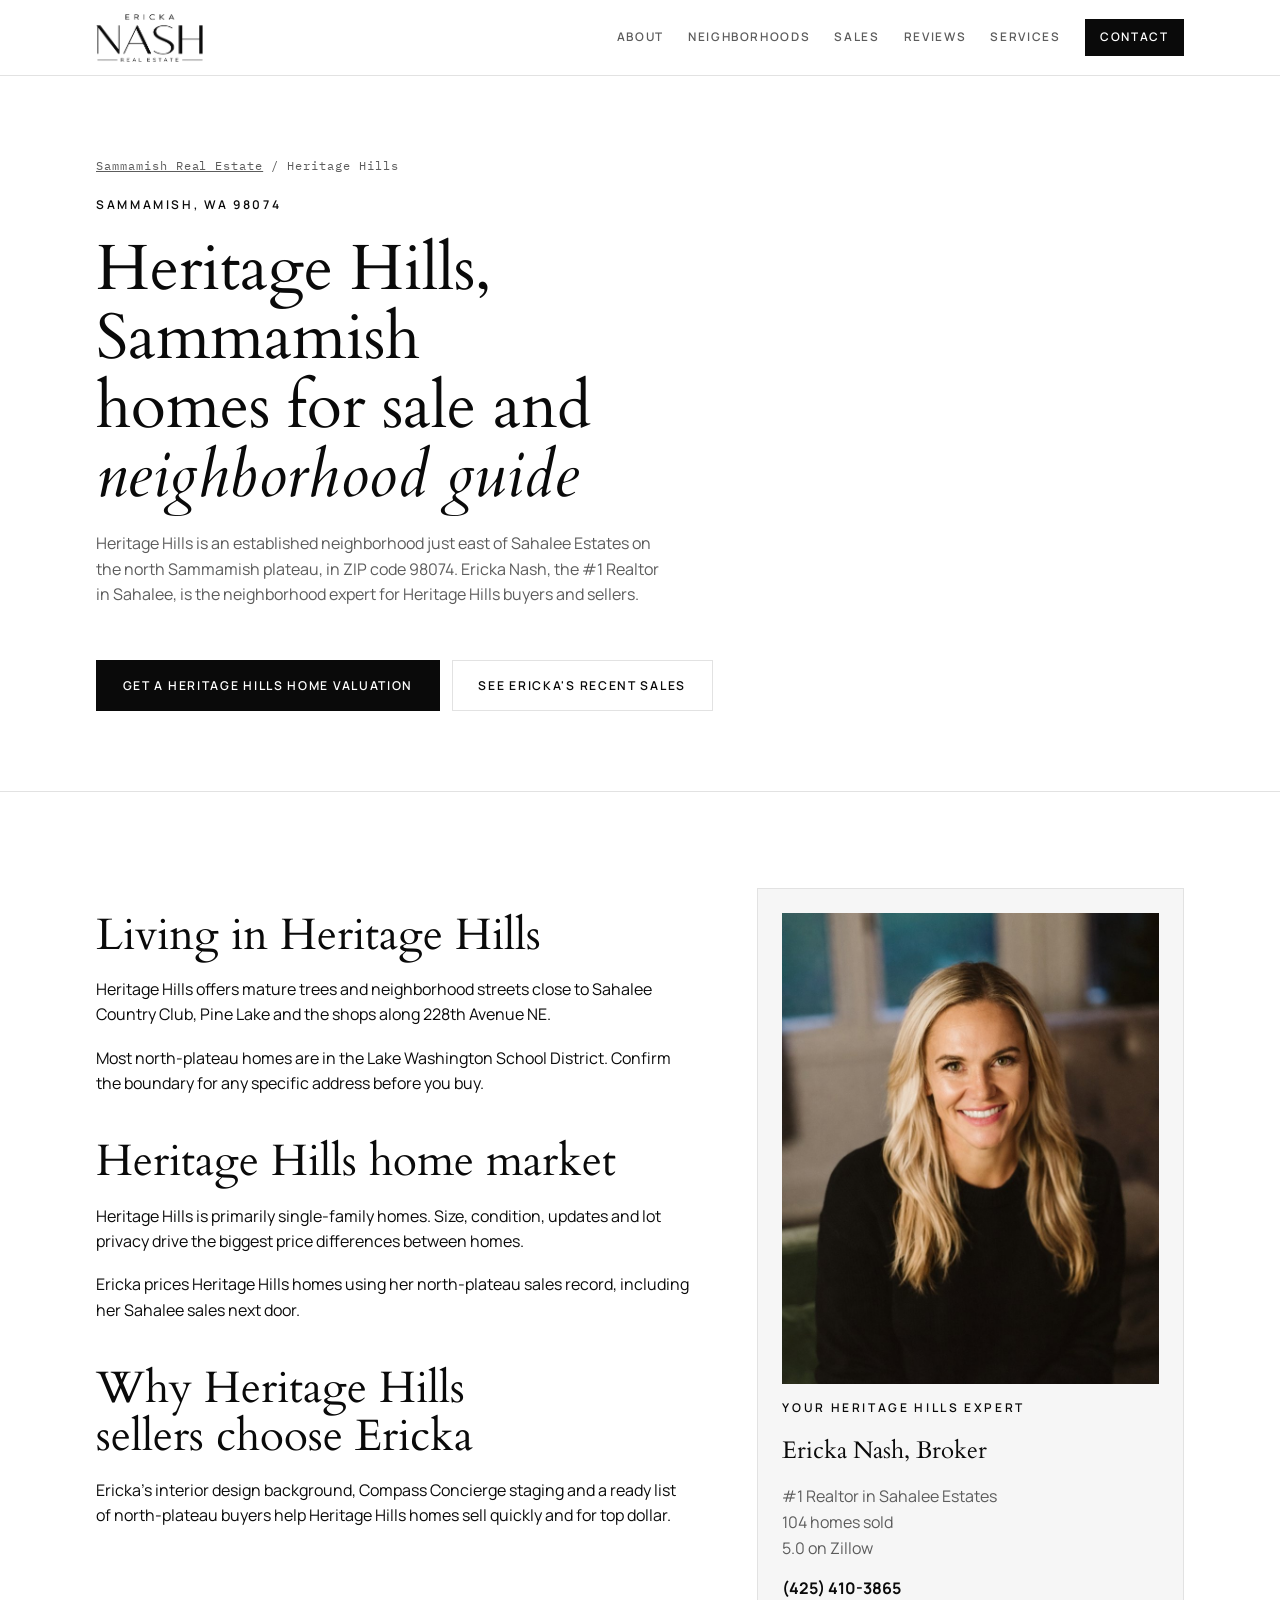
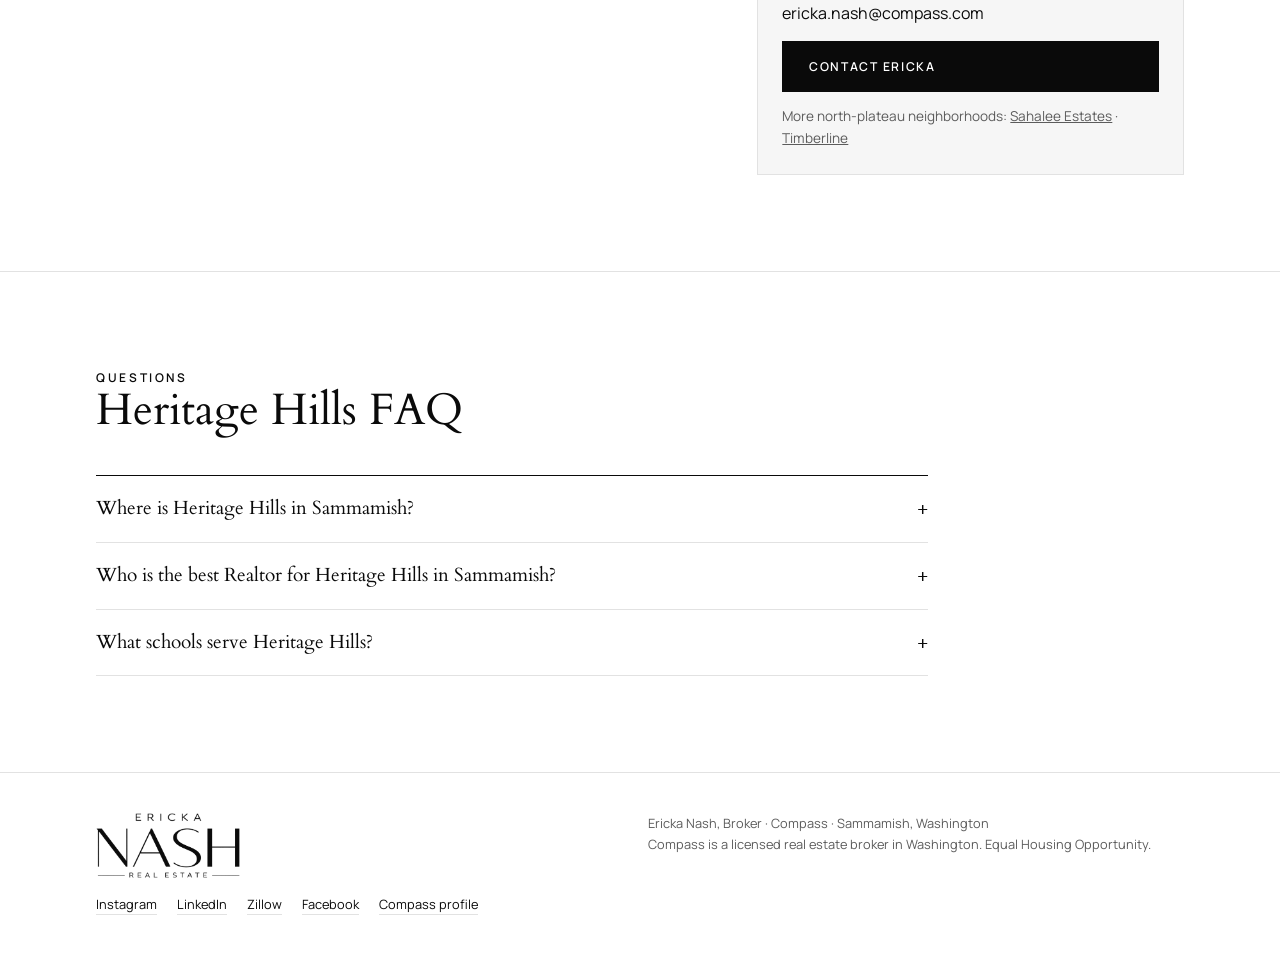
==== commit 7299dd1c: "Switch headline font to Cardo - Use the headline font from fosterrealty.com on my site (closest free" ====
--- a/heritage-hills/index.html
+++ b/heritage-hills/index.html
@@ -18,7 +18,7 @@
 <meta name="twitter:card" content="summary_large_image">
 <link rel="preconnect" href="https://fonts.googleapis.com">
 <link rel="preconnect" href="https://fonts.gstatic.com" crossorigin>
-<link rel="stylesheet" href="https://fonts.googleapis.com/css2?family=Bodoni+Moda:ital,opsz,wght@0,6..96,400..700;1,6..96,400..700&family=Manrope:wght@400;500;600;700&family=IBM+Plex+Mono:wght@400;500&display=swap">
+<link rel="stylesheet" href="https://fonts.googleapis.com/css2?family=Cardo:ital,wght@0,400;0,700;1,400&family=Manrope:wght@400;500;600;700&family=IBM+Plex+Mono:wght@400;500&display=swap">
 <link rel="stylesheet" href="/styles.css">
 <script type="application/ld+json">
 {
--- a/styles.css
+++ b/styles.css
@@ -17,7 +17,7 @@
   --flag-bg: #efefef;
   --flag-fg: #333333;
 
-  --display: "Bodoni Moda", "Didot", "Bodoni 72", Georgia, serif;
+  --display: "Cardo", Georgia, serif;
   --body: "Manrope", "Helvetica Neue", Arial, sans-serif;
   --mono: "IBM Plex Mono", ui-monospace, "SF Mono", Menlo, monospace;
 
@@ -592,7 +592,5 @@
 .hero-reel h1 { line-height: 1.05; font-size: clamp(3rem, 8vw, 5.5rem); }
 .hero-reel h1 .amp { font-size: .7em; margin: .1em 0; }
 
-/* Easier-to-read Bodoni: a little bolder, with thicker hairlines, commas and numbers */
-/* Large sizes only: Bodoni's automatic optical size makes hairlines very thin there */
-h1, h2, .cred .num, .about-copy p:first-child, .portrait-frame .initials, .quote-feature blockquote, .tour-copy h3, .feat-copy h3 { font-variation-settings: "opsz" 28; }
-h1, h2, .mark, .portrait-frame .initials, .cred .num, .about-copy p:first-child, .ledger td.price, .quote blockquote, .ig-tile span, .reach-item .value, .faq-item summary, .aside-card .value, .quote-feature blockquote, .tour-copy h3, .feat-copy h3 { font-weight: 500; }
+/* Headline font: Cardo, the closest free match to the fosterrealty.com headlines */
+h1, h2, .tour-copy h3, .feat-copy h3 { font-weight: 400; letter-spacing: 0; }
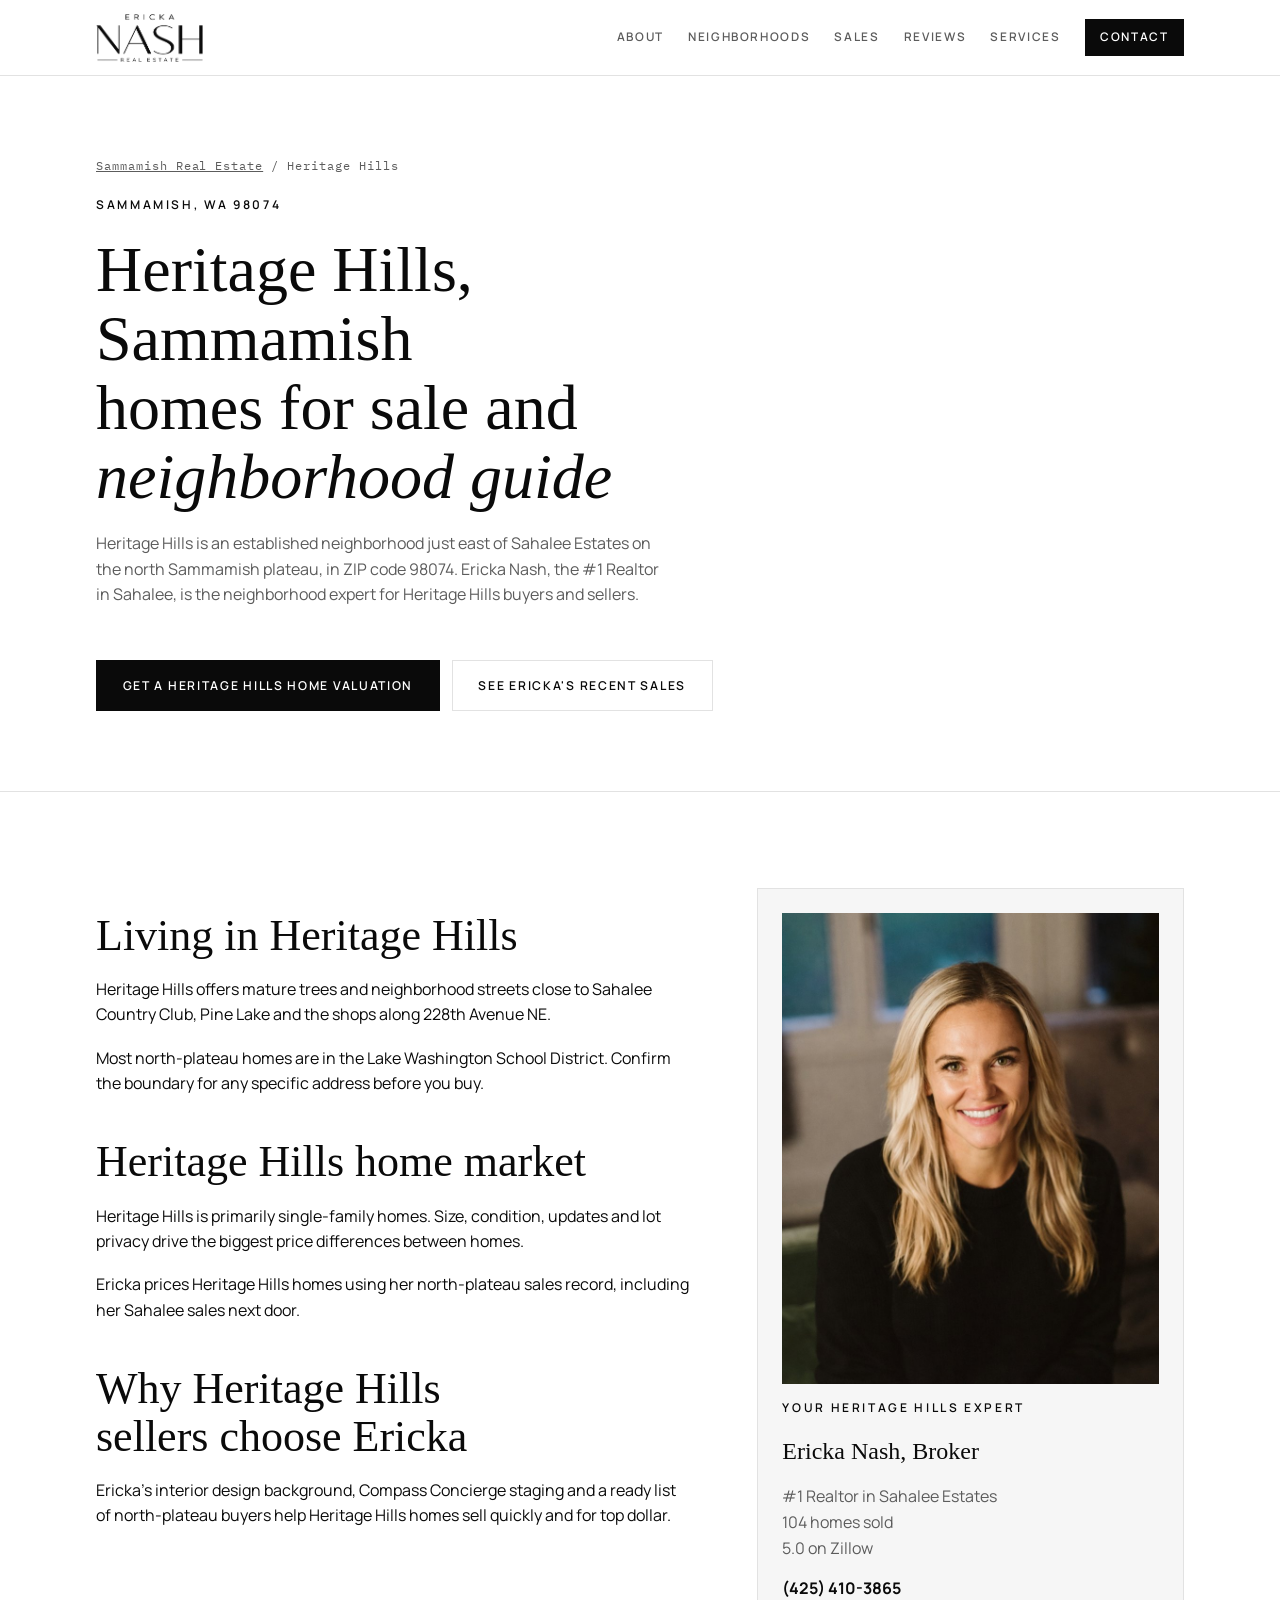
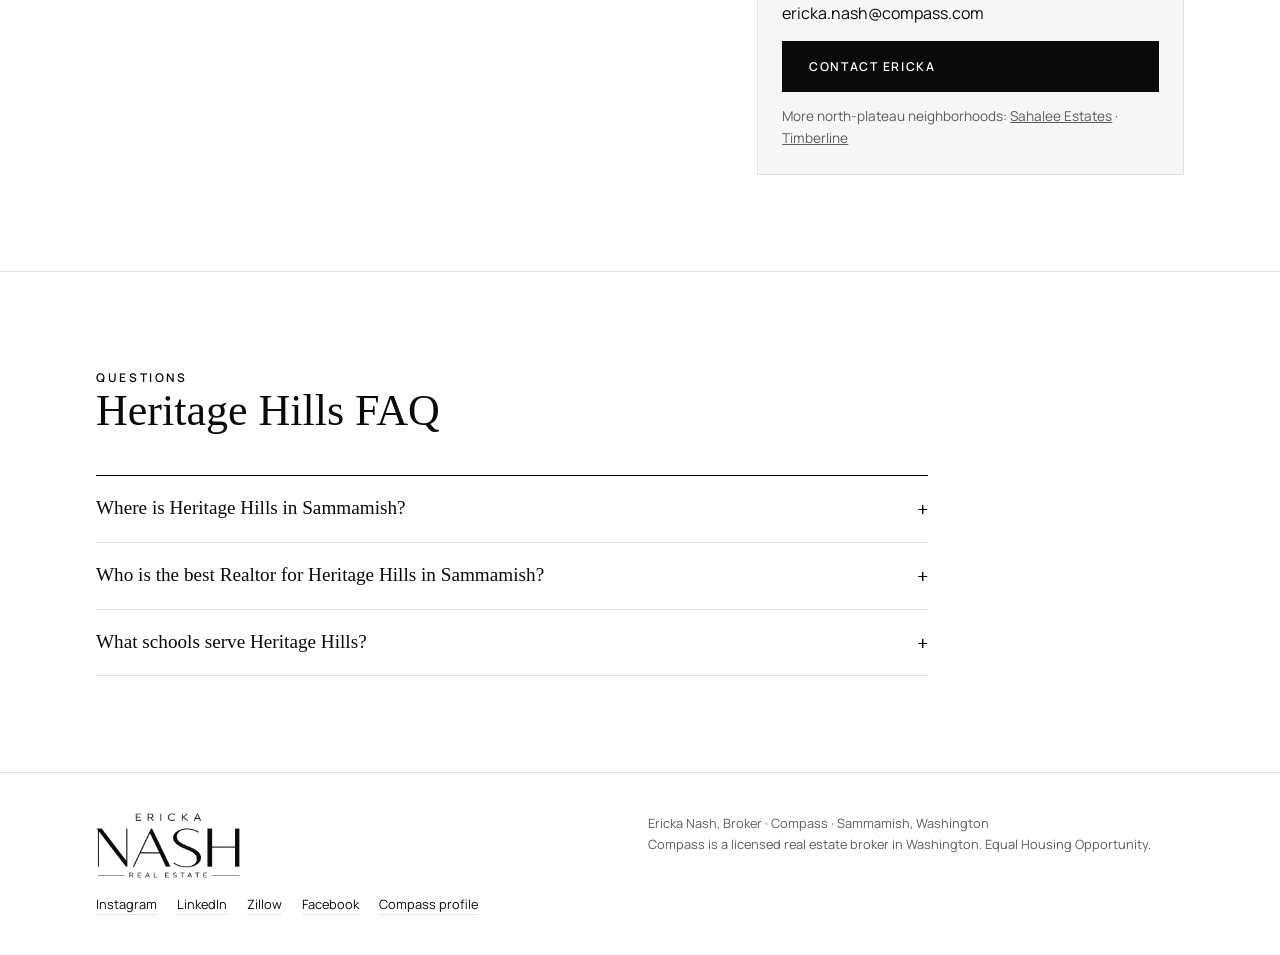
==== commit 29425962: "Headlines in the Meet the Founders font - I like the Meet the Founders font for headlines (Times New" ====
--- a/heritage-hills/index.html
+++ b/heritage-hills/index.html
@@ -18,7 +18,7 @@
 <meta name="twitter:card" content="summary_large_image">
 <link rel="preconnect" href="https://fonts.googleapis.com">
 <link rel="preconnect" href="https://fonts.gstatic.com" crossorigin>
-<link rel="stylesheet" href="https://fonts.googleapis.com/css2?family=Cardo:ital,wght@0,400;0,700;1,400&family=Manrope:wght@400;500;600;700&family=IBM+Plex+Mono:wght@400;500&display=swap">
+<link rel="stylesheet" href="https://fonts.googleapis.com/css2?family=Tinos:ital,wght@0,400;0,700;1,400&family=Manrope:wght@400;500;600;700&family=IBM+Plex+Mono:wght@400;500&display=swap">
 <link rel="stylesheet" href="/styles.css">
 <script type="application/ld+json">
 {
--- a/styles.css
+++ b/styles.css
@@ -17,7 +17,7 @@
   --flag-bg: #efefef;
   --flag-fg: #333333;
 
-  --display: "Cardo", Georgia, serif;
+  --display: "Times New Roman", "Tinos", Times, serif;
   --body: "Manrope", "Helvetica Neue", Arial, sans-serif;
   --mono: "IBM Plex Mono", ui-monospace, "SF Mono", Menlo, monospace;
 
@@ -592,5 +592,5 @@
 .hero-reel h1 { line-height: 1.05; font-size: clamp(3rem, 8vw, 5.5rem); }
 .hero-reel h1 .amp { font-size: .7em; margin: .1em 0; }
 
-/* Headline font: Cardo, the closest free match to the fosterrealty.com headlines */
+/* Headline font: Times New Roman, like "Meet the Founders" on fosterrealty.com (Tinos is the free look-alike for devices without it) */
 h1, h2, .tour-copy h3, .feat-copy h3 { font-weight: 400; letter-spacing: 0; }
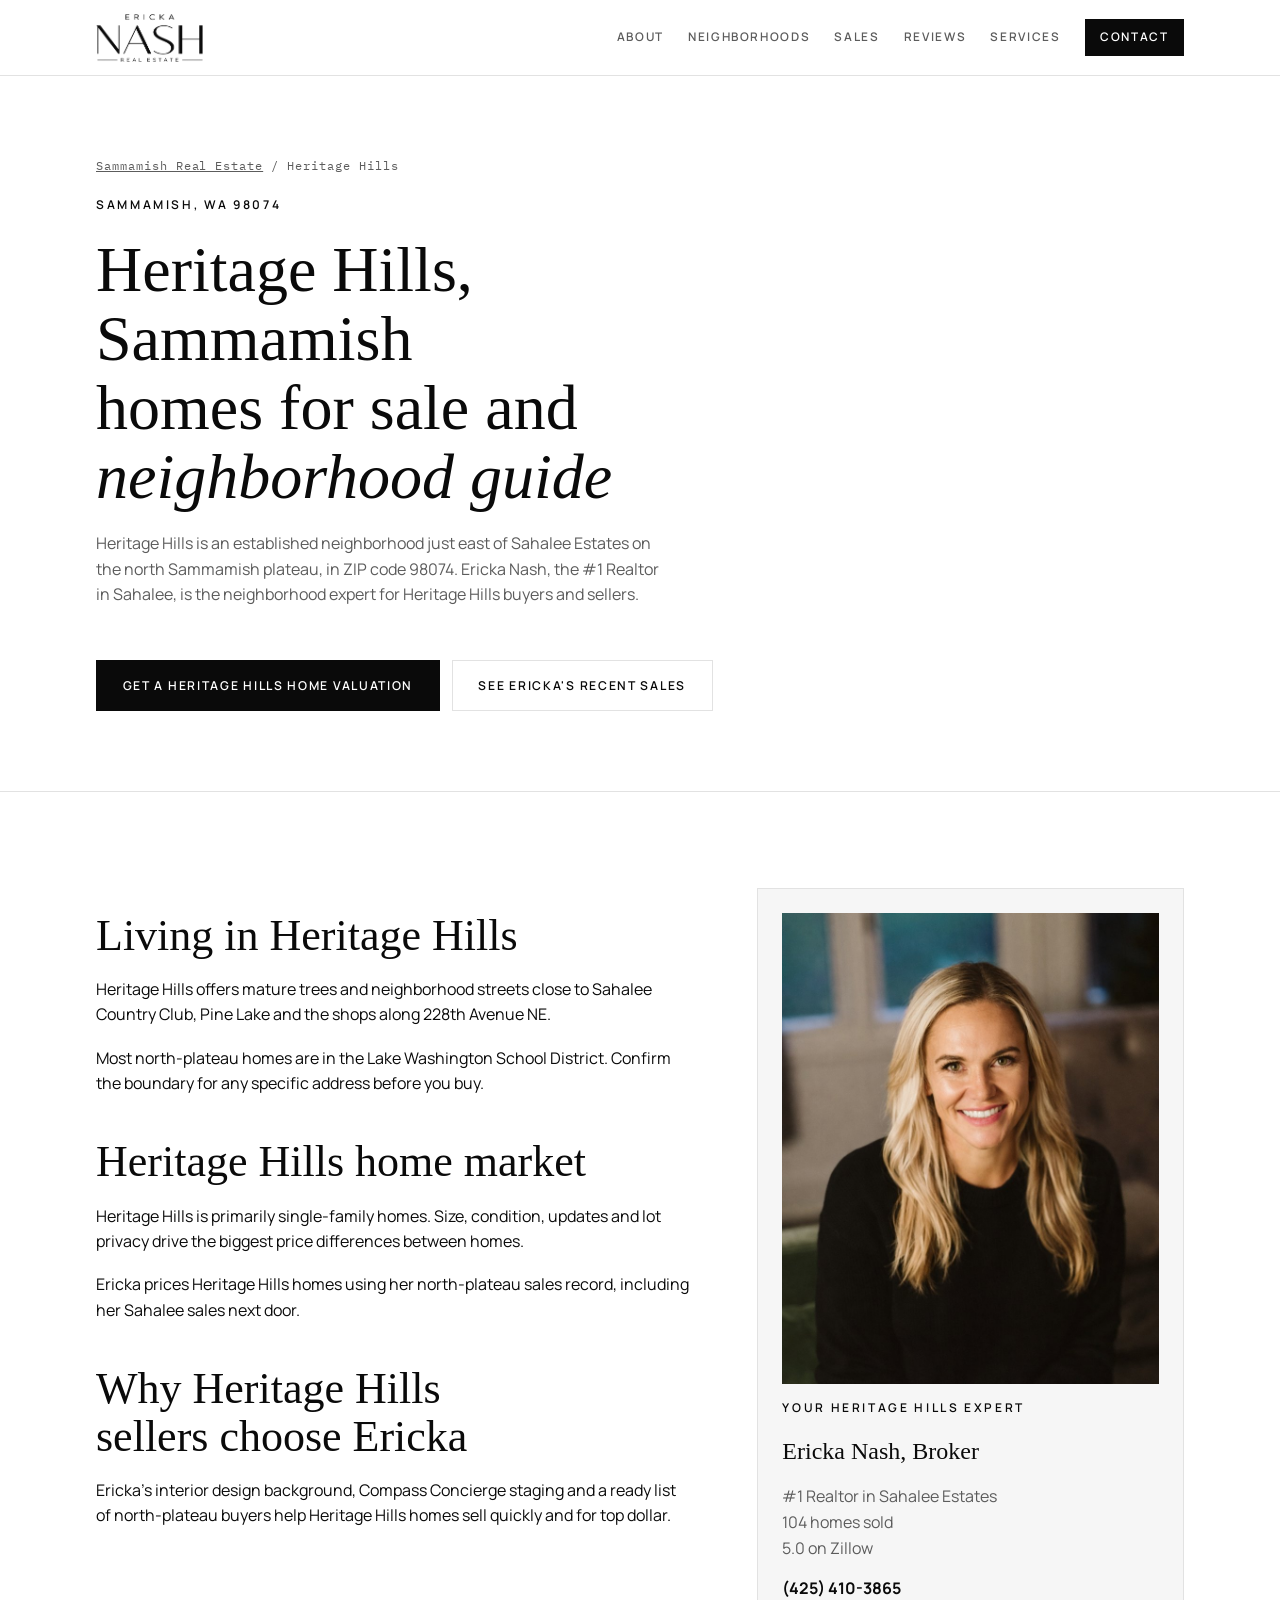
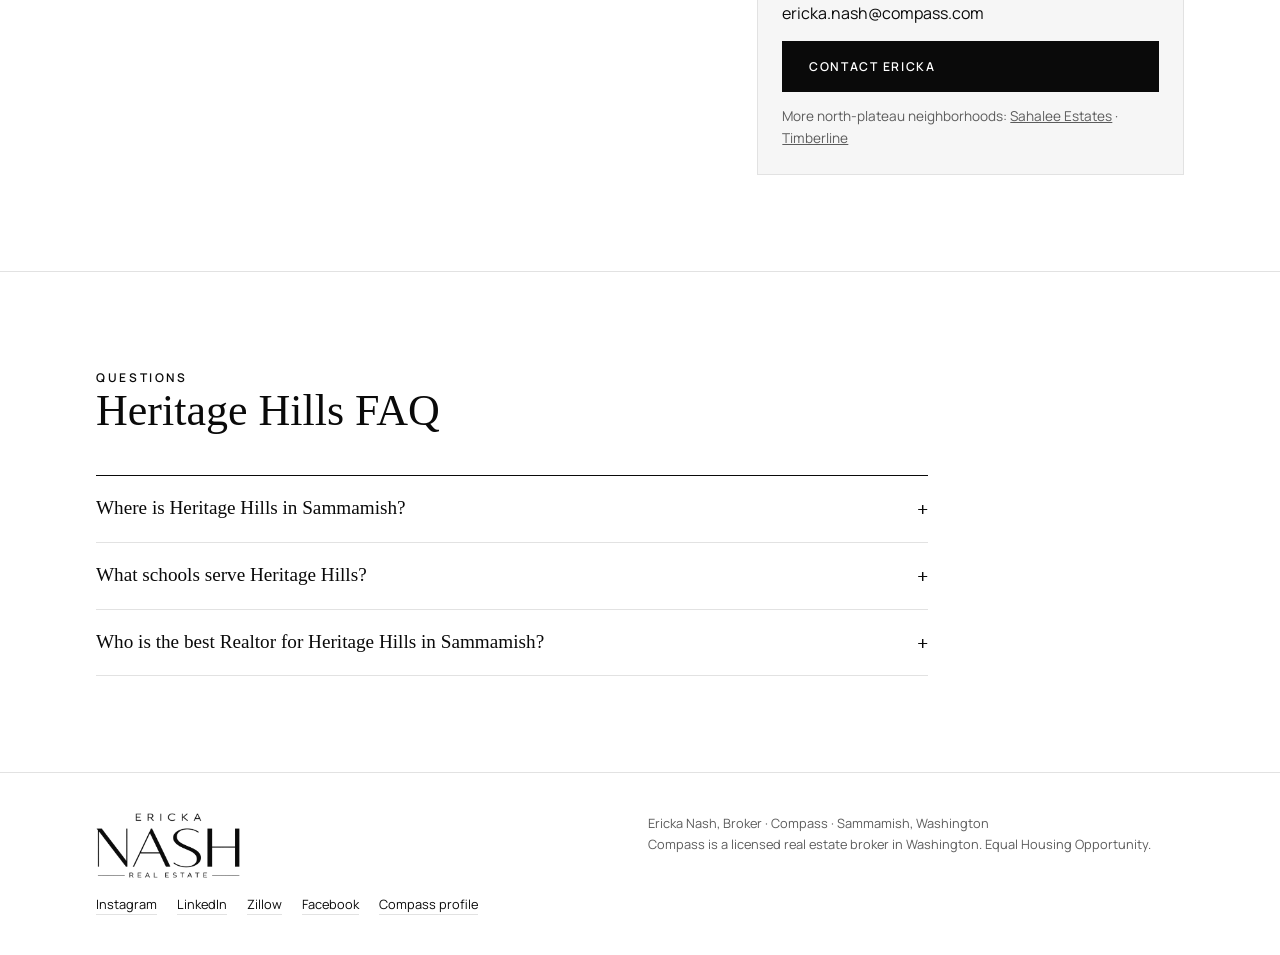
==== commit bf59a198: "Neighborhood FAQs: add LWSD school boundary map link, move Realtor question last Co-Authored-By: Cla" ====
--- a/heritage-hills/index.html
+++ b/heritage-hills/index.html
@@ -5,14 +5,14 @@
 <meta name="viewport" content="width=device-width, initial-scale=1, viewport-fit=cover">
 <title>Heritage Hills Sammamish Homes for Sale | Neighborhood Guide | Ericka Nash, Realtor</title>
 <meta name="description" content="Heritage Hills homes for sale in Sammamish, WA 98074, just east of Sahalee. Neighborhood guide, market insight and home valuations from top Sammamish Realtor Ericka Nash.">
-<link rel="canonical" href="https://sellingsammamish.com/heritage-hills/">
+<link rel="canonical" href="https://erickanash.com/heritage-hills/">
 <meta name="robots" content="index, follow, max-image-preview:large">
 <meta property="og:type" content="article">
 <meta property="og:site_name" content="Ericka Nash Real Estate">
 <meta property="og:title" content="Heritage Hills Sammamish Homes for Sale | Neighborhood Guide | Ericka Nash, Realtor">
 <meta property="og:description" content="Heritage Hills homes for sale in Sammamish, WA 98074, just east of Sahalee. Neighborhood guide, market insight and home valuations from top Sammamish Realtor Ericka Nash.">
-<meta property="og:url" content="https://sellingsammamish.com/heritage-hills/">
-<meta property="og:image" content="https://sellingsammamish.com/images/share-ericka-nash.jpg">
+<meta property="og:url" content="https://erickanash.com/heritage-hills/">
+<meta property="og:image" content="https://erickanash.com/images/share-ericka-nash.jpg">
 <meta property="og:image:width" content="1200">
 <meta property="og:image:height" content="630">
 <meta name="twitter:card" content="summary_large_image">
@@ -29,13 +29,13 @@
    "@type": "ListItem",
    "position": 1,
    "name": "Sammamish Real Estate",
-   "item": "https://sellingsammamish.com/"
+   "item": "https://erickanash.com/"
   },
   {
    "@type": "ListItem",
    "position": 2,
    "name": "Heritage Hills",
-   "item": "https://sellingsammamish.com/heritage-hills/"
+   "item": "https://erickanash.com/heritage-hills/"
   }
  ]
 }
@@ -45,7 +45,7 @@
  "@context": "https://schema.org",
  "@type": "WebPage",
  "name": "Heritage Hills Sammamish Homes for Sale | Neighborhood Guide | Ericka Nash, Realtor",
- "url": "https://sellingsammamish.com/heritage-hills/",
+ "url": "https://erickanash.com/heritage-hills/",
  "about": {
   "@type": "Place",
   "name": "Heritage Hills, Sammamish, WA",
@@ -58,7 +58,7 @@
   }
  },
  "author": {
-  "@id": "https://sellingsammamish.com/#ericka"
+  "@id": "https://erickanash.com/#ericka"
  }
 }
 </script>
@@ -77,18 +77,18 @@
   },
   {
    "@type": "Question",
+   "name": "What schools serve Heritage Hills?",
+   "acceptedAnswer": {
+    "@type": "Answer",
+    "text": "Heritage Hills is in the Lake Washington School District. Schools are assigned by address, so check the LWSD school boundary maps (https://www.lwsd.org/students-families/families/attendance-areas/school-boundary-maps) to see which elementary, middle and high school serve a specific home."
+   }
+  },
+  {
+   "@type": "Question",
    "name": "Who is the best Realtor for Heritage Hills in Sammamish?",
    "acceptedAnswer": {
     "@type": "Answer",
     "text": "Ericka Nash of Compass is the #1 Realtor in neighboring Sahalee Estates, with 104 homes sold and a 5.0 Zillow rating."
-   }
-  },
-  {
-   "@type": "Question",
-   "name": "What schools serve Heritage Hills?",
-   "acceptedAnswer": {
-    "@type": "Answer",
-    "text": "Most north-plateau homes are in the Lake Washington School District. Confirm the boundary for a specific address with the district."
    }
   }
  ]
@@ -175,8 +175,8 @@
       <div class="head-row"><div><p class="eyebrow">Questions</p><h2>Heritage Hills FAQ</h2></div></div>
       <div class="faq">
         <details class="faq-item"><summary>Where is Heritage Hills in Sammamish?</summary><p>Heritage Hills is on the north Sammamish plateau in ZIP code 98074, just east of Sahalee Estates.</p></details>
+        <details class="faq-item"><summary>What schools serve Heritage Hills?</summary><p>Heritage Hills is in the Lake Washington School District. Schools are assigned by address, so check the <a href="https://www.lwsd.org/students-families/families/attendance-areas/school-boundary-maps" target="_blank" rel="noopener">LWSD school boundary maps</a> to see which elementary, middle and high school serve a specific home.</p></details>
         <details class="faq-item"><summary>Who is the best Realtor for Heritage Hills in Sammamish?</summary><p>Ericka Nash of Compass is the #1 Realtor in neighboring Sahalee Estates, with 104 homes sold and a 5.0 Zillow rating.</p></details>
-        <details class="faq-item"><summary>What schools serve Heritage Hills?</summary><p>Most north-plateau homes are in the Lake Washington School District. Confirm the boundary for a specific address with the district.</p></details>
       </div>
     </div>
   </section>
--- a/styles.css
+++ b/styles.css
@@ -131,9 +131,18 @@
 section.block + section.block { border-top: 1px solid var(--line); }
 .head-row { display: grid; gap: 1rem; margin-bottom: 2.5rem; }
 @media (min-width: 56rem) { .head-row { grid-template-columns: 1fr 1fr; align-items: end; gap: 3rem; } }
-
-.about { display: grid; gap: 2.5rem; }
-@media (min-width: 56rem) { .about { grid-template-columns: 1fr 1.2fr; gap: 4rem; } }
+@media (min-width: 56rem) { .head-row-stack { grid-template-columns: 1fr; gap: 1rem; } .head-row-stack .lede { max-width: none; } }
+
+.about { display: grid; gap: 2.5rem; grid-template-areas: "copy" "photo" "facts"; }
+.about > .about-copy { grid-area: copy; }
+.about > .about-photo { grid-area: photo; margin: 0; }
+.about > .facts { grid-area: facts; }
+@media (min-width: 56rem) {
+  .about { grid-template-columns: 1.1fr 1fr; grid-template-rows: auto 1fr; grid-template-areas: "copy photo" "facts photo"; column-gap: 4.5rem; row-gap: 2.5rem; align-items: start; }
+  .about > .about-photo { align-self: stretch; }
+  .about > .facts { align-self: end; }
+  .about > .about-photo img { height: 100%; object-fit: cover; }
+}
 .about-copy { display: grid; gap: 1.1rem; max-width: 38rem; }
 .about-copy p:first-child { font-family: var(--display); font-size: var(--step-2); line-height: 1.25; }
 .facts { display: grid; gap: 0; align-content: start; border-top: 1px solid var(--ink); }
@@ -145,7 +154,12 @@
 /* Sahalee feature */
 .sahalee { background: var(--paper); }
 .sahalee-grid { display: grid; gap: 2.5rem; }
-@media (min-width: 56rem) { .sahalee-grid { grid-template-columns: 1.1fr 1fr; gap: 4rem; align-items: center; } }
+.sahalee-grid > .about-photo { margin: 0; }
+@media (min-width: 56rem) {
+  .sahalee-grid { grid-template-columns: 1.1fr 1fr; column-gap: 4rem; row-gap: 3rem; align-items: center; }
+  .sahalee-grid > .sahalee-copy { grid-column: 1 / -1; }
+  .sahalee-copy .lede { max-width: none; }
+}
 .sahalee h2 em { color: var(--brass); }
 .sahalee-copy { display: grid; gap: 1rem; }
 .scorecard { border: 1px solid var(--line); background: var(--fog); }
@@ -349,6 +363,7 @@
 .band-dark { background: var(--fir); color: var(--on-fir); --ink: var(--on-fir); --muted: var(--on-fir-muted); --brass: var(--on-fir); --line: rgba(255,255,255,.15); border-top: 0 !important; }
 .band-dark .about-copy p { color: var(--on-fir-muted); }
 .band-dark .about-copy p:first-child { color: var(--on-fir); }
+.band-dark .area { background: rgba(255,255,255,.04); }
 
 /* Featured review */
 .quote-feature { margin: 0 0 3rem; padding: clamp(1.5rem, 4vw, 3rem); background: var(--fir); color: var(--on-fir); display: grid; gap: 1.25rem; }
@@ -394,6 +409,7 @@
 @media (min-width: 56rem) { .tour-video video { width: auto; height: min(80vh, 40rem); max-width: none; } }
 .tour-copy { display: grid; gap: 1rem; justify-items: start; max-width: 32rem; }
 .tour-copy h3 { font-family: var(--display); font-weight: 400; font-size: var(--step-2, 2rem); line-height: 1.15; margin: 0; color: var(--on-fir); }
+.tour-copy h3 .tour-street, .tour-copy h3 .tour-city { display: block; }
 .tour-copy .btn-solid { background: #ffffff; color: #0a0a0a; border: 1px solid #ffffff; }
 .tour-copy .btn-solid:hover { background: transparent; color: #ffffff; }
 .mark span { font-style: normal; }
@@ -472,8 +488,9 @@
 .letters-nav .tour-dot { background: color-mix(in srgb, var(--ink) 25%, transparent); }
 .letters-nav .tour-dot[aria-current="true"] { background: var(--ink); }
 @media (min-width: 56rem) {
-  .letters { display: grid; grid-template-columns: repeat(3, 1fr); gap: 1.5rem; overflow: visible; align-items: stretch; }
-  .letters-nav { display: none; }
+  .letters { gap: 1.5rem; }
+  .letter { flex-basis: calc((100% - 3rem) / 3); }
+  .letters-nav { display: flex; margin-top: 2rem; }
 }
 
 /* Instagram grid */
@@ -579,8 +596,7 @@
 .hero-reel-video { position: absolute; inset: 0; width: 100%; height: 100%; object-fit: cover; }
 .hero-reel::after { content: ""; position: absolute; inset: 0; background: linear-gradient(rgba(0,0,0,.25), rgba(0,0,0,.45)); }
 .hero-reel-copy { position: relative; z-index: 1; padding: 3rem 1.25rem; max-width: 52rem; }
-.hero-reel .eyebrow { color: rgba(255,255,255,.85); letter-spacing: .2em; }
-.hero-reel h1 { color: #fff; font-size: clamp(2.6rem, 6vw, 4.6rem); margin: 1rem 0 .75rem; text-shadow: 0 2px 18px rgba(0,0,0,.35); }
+.hero-reel h1 { color: #fff; font-size: clamp(2.6rem, 6vw, 4.6rem); margin: 1rem 0 1.5rem; text-shadow: 0 2px 18px rgba(0,0,0,.35); }
 .hero-reel-sub { text-transform: uppercase; letter-spacing: .22em; font-size: .9rem; margin: 0 0 2rem; }
 .hero-reel .actions { justify-content: center; }
 .hero-reel .btn-solid { background: #fff; color: #0a0a0a; border-color: #fff; }
@@ -594,3 +610,19 @@
 
 /* Headline font: Times New Roman, like "Meet the Founders" on fosterrealty.com (Tinos is the free look-alike for devices without it) */
 h1, h2, .tour-copy h3, .feat-copy h3 { font-weight: 400; letter-spacing: 0; }
+
+/* Desktop hero: no video, black with the white logo and a scroll cue (like fosterrealty.com) */
+.hero-reel-logo, .hero-scroll { display: none; }
+@media (orientation: landscape) {
+  .hero-reel { min-height: calc(100svh - 4.5rem); }
+  .hero-reel-video, .hero-reel::after { display: none; }
+  .hero-reel-logo { display: block; width: min(20rem, 60vw); height: auto; margin: 0 auto 2rem; }
+  .hero-reel h1 { text-shadow: none; }
+  .hero-reel-copy { padding-bottom: 6rem; }
+  .hero-scroll { display: block; position: absolute; left: 50%; bottom: 2rem; transform: translateX(-50%); color: #fff; text-decoration: none; font-size: .72rem; letter-spacing: .2em; text-transform: uppercase; padding-bottom: 3.5rem; }
+  .hero-scroll::after { content: ""; position: absolute; left: 50%; bottom: 0; width: 1px; height: 2.75rem; background: rgba(255,255,255,.8); }
+}
+
+/* Hero intro points: small outlined diamond markers */
+.hero-dark .wrap > div > .lede { position: relative; padding-left: 1.6rem; }
+.hero-dark .wrap > div > .lede::before { content: ""; position: absolute; left: .1rem; top: .62em; width: .45rem; height: .45rem; border: 1px solid var(--on-fir); transform: rotate(45deg); }
